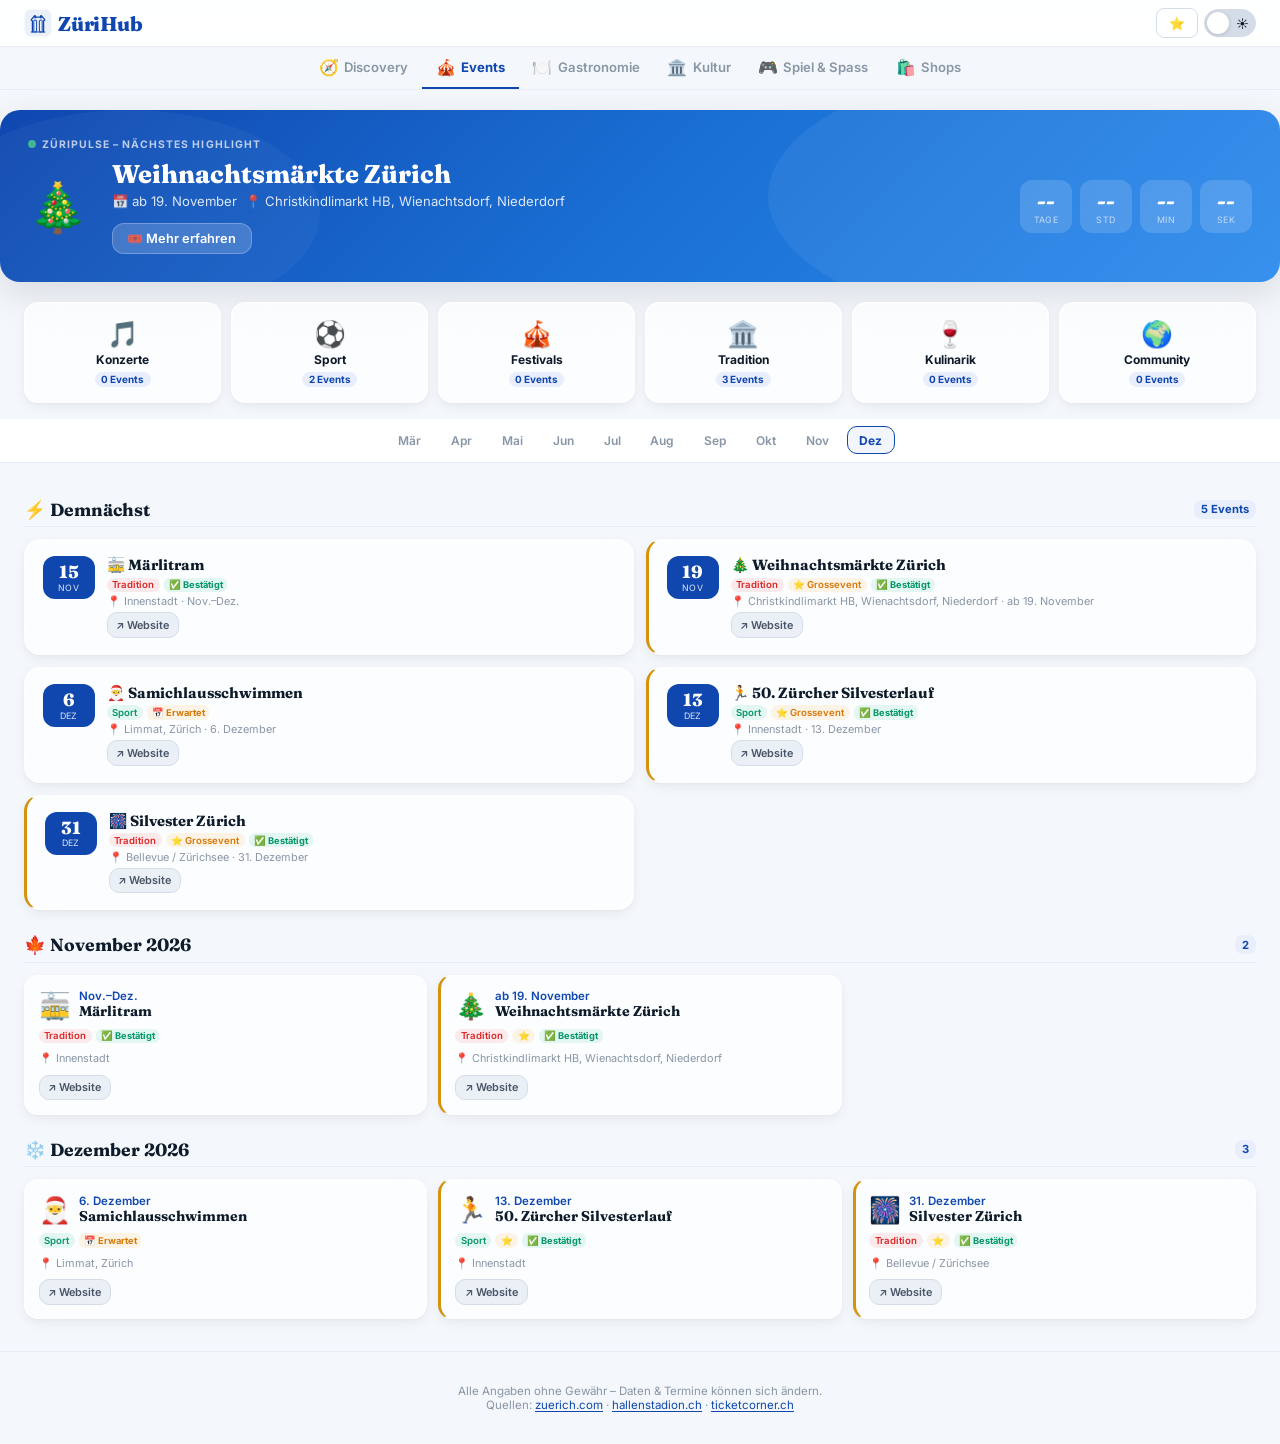
==== events.html @ 131f258a "Add files via upload" ====
<!DOCTYPE html>
<html lang="de">
<head>
<meta charset="UTF-8">
<meta name="viewport" content="width=device-width, initial-scale=1.0, viewport-fit=cover">
<title>ZüriHub – Events & Veranstaltungen</title>
<link rel="icon" href="data:image/svg+xml,<svg xmlns='http://www.w3.org/2000/svg' viewBox='0 0 100 100'><text y='.9em' font-size='90'>🎪</text></svg>">
<link href="https://fonts.googleapis.com/css2?family=Inter:wght@300;400;500;600;700;800&family=Fraunces:opsz,wght@9..144,600;9..144,700;9..144,800&display=swap" rel="stylesheet">
<link rel="stylesheet" href="design-tokens.css">
<style>
*,*::before,*::after{box-sizing:border-box;margin:0;padding:0}
:root{--bg:#F4F7FB;--surface:#FFFFFF;--surface2:#EBF0F7;--border:#D4DCE8;--border-light:#E8EDF5;--text:#0D1B2A;--text2:#4A5568;--text3:#8896A6;--primary:#0F47AF;--primary-light:#E8EEFB;--primary-lighter:#F2F5FC;--primary-dark:#0A3580;--primary-50:rgba(15,71,175,.06);--accent:#E63946;--accent-light:#FEF0F1;--gold:#D4930D;--radius:14px;--shadow:0 1px 3px rgba(13,27,42,.05),0 1px 2px rgba(13,27,42,.03);--shadow-md:0 4px 14px rgba(13,27,42,.08);--shadow-lg:0 12px 36px rgba(13,27,42,.12);--font:'Inter',system-ui,-apple-system,sans-serif;--font-display:'Fraunces',Georgia,serif;--card-bg:#FFFFFF;--header-bg:rgba(255,255,255,.92);--modal-bg:#fff;--splash-bg:var(--primary)}
html.dark{--bg:#0f1b2d;--surface:#1a2a3a;--surface2:#1e3148;--border:#2a3f58;--border-light:#243650;--text:#e8ecf2;--text2:#a8b8cc;--text3:#6b7f96;--primary:#5a9cf5;--primary-light:#1e3148;--primary-lighter:#162538;--primary-dark:#7bb8ff;--primary-50:rgba(90,156,245,.08);--accent:#ff6b78;--accent-light:#2a1820;--gold:#f5a623;--shadow:0 1px 3px rgba(0,0,0,.2),0 1px 2px rgba(0,0,0,.15);--shadow-md:0 4px 14px rgba(0,0,0,.3);--shadow-lg:0 12px 36px rgba(0,0,0,.4);--card-bg:#1a2a3a;--header-bg:rgba(15,27,45,.92);--modal-bg:#1a2a3a;--splash-bg:#0f1b2d}
html{font-family:var(--font);background:var(--bg);color:var(--text);-webkit-font-smoothing:antialiased;overflow-x:hidden;transition:background .3s,color .3s}body{min-height:100vh;overflow-x:hidden}input,select,button,textarea{font-family:inherit;font-size:inherit}button{cursor:pointer;border:none;background:none}a{color:inherit;text-decoration:none}::-webkit-scrollbar{width:5px;height:5px}::-webkit-scrollbar-track{background:transparent}::-webkit-scrollbar-thumb{background:var(--border);border-radius:3px}
@keyframes fadeUp{from{opacity:0;transform:translateY(16px)}to{opacity:1;transform:translateY(0)}}@keyframes spin{to{transform:rotate(360deg)}}.fade-up{animation:fadeUp .35s ease both}

/* Splash */
#splash{position:fixed;inset:0;background:var(--splash-bg);z-index:9999;display:flex;flex-direction:column;align-items:center;justify-content:center;color:#fff;transition:opacity .5s,visibility .5s}#splash.done{opacity:0;visibility:hidden;pointer-events:none}#splash::before{content:'';position:absolute;top:0;right:0;width:50%;height:100%;background:rgba(255,255,255,.06);clip-path:polygon(30% 0,100% 0,100% 100%,0 100%)}.splash-logo{font-family:var(--font-display);font-size:clamp(2rem,5vw,3rem);font-weight:800;position:relative;z-index:1}.splash-sub{font-size:.95rem;opacity:.7;margin-top:.5rem;position:relative;z-index:1}.splash-spinner{width:28px;height:28px;border:3px solid rgba(255,255,255,.2);border-top-color:#fff;border-radius:50%;animation:spin .65s linear infinite;margin-top:2rem;position:relative;z-index:1}

/* Header */
.header{position:sticky;top:0;z-index:100;background:var(--header-bg);backdrop-filter:blur(24px) saturate(180%);-webkit-backdrop-filter:blur(24px) saturate(180%);border-bottom:1px solid var(--border-light);padding:.5rem 1.5rem;transition:background .3s}.header-inner{max-width:1480px;margin:0 auto;display:flex;align-items:center;gap:.75rem}.logo{font-family:var(--font-display);font-size:1.25rem;font-weight:800;color:var(--primary);white-space:nowrap;flex-shrink:0;letter-spacing:-.02em;display:inline-flex;align-items:center;gap:.4rem;text-decoration:none}.logo-icon{flex-shrink:0;display:block}
.hactions{display:flex;gap:.35rem;align-items:center;margin-left:auto}.hbtn{padding:.42rem .75rem;border-radius:8px;font-size:.8rem;font-weight:500;color:var(--text2);border:1.5px solid var(--border);background:var(--surface);transition:all .15s;display:inline-flex;align-items:center;gap:.3rem;white-space:nowrap;text-decoration:none}.hbtn:hover{border-color:var(--primary);color:var(--primary);background:var(--primary-lighter)}html.dark .hbtn{background:var(--surface);border-color:var(--border);color:var(--text2)}
.theme-toggle{position:relative;width:52px;height:28px;border-radius:14px;background:var(--border);cursor:pointer;border:1.5px solid var(--border);transition:all .3s;flex-shrink:0;display:flex;align-items:center}.theme-toggle .toggle-knob{position:absolute;left:2px;width:22px;height:22px;border-radius:50%;background:#fff;box-shadow:0 1px 4px rgba(0,0,0,.15);transition:transform .3s cubic-bezier(.4,0,.2,1)}.theme-toggle .toggle-icon-sun,.theme-toggle .toggle-icon-moon{position:absolute;font-size:.75rem;transition:opacity .25s}.theme-toggle .toggle-icon-sun{right:6px;opacity:1}.theme-toggle .toggle-icon-moon{left:6px;opacity:0}html.dark .theme-toggle{background:#1e3148;border-color:#2a3f58}html.dark .theme-toggle .toggle-knob{transform:translateX(24px);background:#e8914a}html.dark .theme-toggle .toggle-icon-sun{opacity:0}html.dark .theme-toggle .toggle-icon-moon{opacity:1}

/* Nav */
.nav-tabs{max-width:1480px;margin:0 auto;display:flex;align-items:center;justify-content:center;gap:0;border-bottom:1px solid var(--border-light);padding:0 1.25rem}.nav-tab{padding:.6rem .85rem;font-size:.82rem;font-weight:600;color:var(--text3);text-decoration:none;border-bottom:2.5px solid transparent;transition:color .25s,border-color .25s;white-space:nowrap;display:inline-flex;align-items:center;gap:.35rem}.nav-tab:hover{color:var(--text)}.nav-tab.active{color:var(--primary);border-bottom-color:var(--primary);font-weight:700}.nav-tab .nav-emoji{font-size:1rem}html.dark .nav-tab{color:var(--text2)}html.dark .nav-tab.active{color:var(--primary);border-bottom-color:var(--primary)}

/* Pulse Hero Banner */
.pulse-hero{background:linear-gradient(135deg,var(--primary) 0%,#1a6fd4 50%,#2b8aed 100%);color:#fff;border-radius:20px;padding:1.75rem;margin:1.25rem 1.5rem;max-width:1480px;margin-left:auto;margin-right:auto;position:relative;overflow:hidden;box-shadow:var(--shadow-lg)}
.pulse-hero::before{content:'';position:absolute;top:-30%;right:-10%;width:50%;height:160%;background:rgba(255,255,255,.06);border-radius:50%;pointer-events:none}
.pulse-hero::after{content:'';position:absolute;bottom:-20%;left:-5%;width:30%;height:120%;background:rgba(255,255,255,.04);border-radius:50%;pointer-events:none}
html.dark .pulse-hero{background:linear-gradient(135deg,#1e3148 0%,#243e5c 50%,#2a4f73 100%)}
.pulse-label{font-size:.65rem;font-weight:700;text-transform:uppercase;letter-spacing:.1em;opacity:.7;margin-bottom:.5rem;display:flex;align-items:center;gap:.35rem}
.pulse-dot{width:8px;height:8px;border-radius:50%;background:#4ade80;animation:pulseDot 2s ease infinite}
@keyframes pulseDot{0%,100%{opacity:1;transform:scale(1)}50%{opacity:.5;transform:scale(.7)}}
.pulse-content{display:flex;align-items:center;gap:1.5rem;position:relative;z-index:1}
.pulse-emoji{font-size:3rem;flex-shrink:0}
.pulse-info{flex:1;min-width:0}
.pulse-name{font-family:var(--font-display);font-size:clamp(1.2rem,3vw,1.6rem);font-weight:800;line-height:1.2;margin-bottom:.25rem}
.pulse-meta{font-size:.82rem;opacity:.85;display:flex;flex-wrap:wrap;gap:.5rem;align-items:center}
.pulse-meta span{display:inline-flex;align-items:center;gap:.2rem}
.pulse-countdown{display:flex;gap:.5rem;flex-shrink:0}
.cd-box{background:rgba(255,255,255,.15);backdrop-filter:blur(8px);border-radius:12px;padding:.5rem .65rem;text-align:center;min-width:52px}
.cd-num{font-family:var(--font-display);font-size:1.4rem;font-weight:800;line-height:1.2}
.cd-label{font-size:.55rem;text-transform:uppercase;opacity:.65;letter-spacing:.04em}
.pulse-cta{margin-top:.85rem;display:flex;gap:.5rem;flex-wrap:wrap}
.pulse-btn{display:inline-flex;align-items:center;gap:.3rem;padding:.45rem .9rem;border-radius:12px;font-size:.8rem;font-weight:600;transition:all .18s;text-decoration:none;color:#fff;background:rgba(255,255,255,.18);border:1px solid rgba(255,255,255,.25)}
.pulse-btn:hover{background:rgba(255,255,255,.3)}

/* Category Cards */
.cat-cards{display:grid;grid-template-columns:repeat(6,1fr);gap:.6rem;max-width:1480px;margin:0 auto 1rem;padding:0 1.5rem}
.cat-card{background:var(--glass-bg,var(--card-bg));backdrop-filter:var(--glass-blur,none);border:2px solid var(--glass-border,var(--border-light));border-radius:14px;padding:.85rem .65rem;text-align:center;cursor:pointer;transition:all .22s var(--ease);box-shadow:var(--shadow-soft,var(--shadow));position:relative}
.cat-card:hover{transform:translateY(-3px);box-shadow:var(--shadow-hover,var(--shadow-md))}
.cat-card.active{border-color:var(--primary);background:var(--primary-lighter)}
html.dark .cat-card{background:var(--glass-bg,var(--card-bg));border-color:var(--glass-border,var(--border))}
html.dark .cat-card.active{border-color:var(--primary);background:var(--primary-light)}
.cat-card-emoji{font-size:1.6rem;display:block;margin-bottom:.2rem}
.cat-card-title{font-weight:700;font-size:.75rem;color:var(--text)}
.cat-card-count{display:inline-block;margin-top:.3rem;padding:.1rem .4rem;border-radius:8px;background:var(--primary-light);color:var(--primary);font-size:.62rem;font-weight:700}
html.dark .cat-card-count{background:rgba(90,156,245,.15)}

/* Month Nav */
.month-nav{position:sticky;top:53px;z-index:50;background:var(--header-bg);backdrop-filter:blur(20px);-webkit-backdrop-filter:blur(20px);border-bottom:1px solid var(--border-light);padding:.45rem 1.5rem;max-width:100%;overflow-x:auto;scrollbar-width:none;display:flex;justify-content:center;gap:.35rem;transition:background .3s}
.month-nav::-webkit-scrollbar{display:none}
.month-pill{padding:.35rem .7rem;border-radius:10px;font-size:.75rem;font-weight:600;color:var(--text3);background:transparent;border:1.5px solid transparent;cursor:pointer;transition:all .18s;white-space:nowrap;flex-shrink:0}
.month-pill:hover{color:var(--text);background:var(--surface2)}
.month-pill.active{color:var(--primary);background:var(--primary-lighter);border-color:var(--primary);font-weight:700}
html.dark .month-pill.active{background:var(--primary-light);color:var(--primary)}

/* Feed Container */
.feed{max-width:1480px;margin:0 auto;padding:.75rem 1.5rem 2rem}

/* Section Headers */
.sec-head{display:flex;align-items:center;gap:.5rem;margin:1.5rem 0 .75rem;padding-bottom:.4rem;border-bottom:1px solid var(--border-light)}.sec-head h2{font-family:var(--font-display);font-size:1.1rem;font-weight:700;color:var(--text);display:flex;align-items:center;gap:.35rem;margin:0}.sec-head .sec-count{font-size:.7rem;font-weight:700;color:var(--primary);background:var(--primary-light);padding:.15rem .45rem;border-radius:8px;margin-left:auto}

/* Event Cards */
.ev-grid{display:grid;grid-template-columns:repeat(3,1fr);gap:.7rem}
.ev-card{background:var(--glass-bg,var(--card-bg));backdrop-filter:var(--glass-blur,none);border:1px solid var(--glass-border,var(--border-light));border-radius:14px;padding:.85rem;cursor:default;transition:all .22s var(--ease);box-shadow:var(--shadow-soft,var(--shadow));position:relative;display:flex;flex-direction:column;gap:.35rem}
.ev-card:hover{transform:translateY(-3px);box-shadow:var(--shadow-hover,var(--shadow-md))}
.ev-card.highlight{border-left:3px solid var(--gold)}
html.dark .ev-card{background:var(--glass-bg,var(--card-bg));border-color:var(--glass-border,var(--border))}
.ev-top{display:flex;align-items:center;gap:.5rem}
.ev-emoji{font-size:1.6rem;flex-shrink:0}
.ev-info{flex:1;min-width:0}
.ev-name{font-family:var(--font-display);font-weight:700;font-size:.88rem;color:var(--text);line-height:1.25}
.ev-date{font-size:.72rem;font-weight:600;color:var(--primary)}
.ev-loc{font-size:.68rem;color:var(--text3);display:flex;align-items:center;gap:.2rem;margin-top:.15rem}
.ev-tags{display:flex;flex-wrap:wrap;gap:.25rem;margin-top:.15rem}
.ev-tag{padding:.1rem .35rem;border-radius:8px;font-size:.6rem;font-weight:600;white-space:nowrap}
.ev-tag.konzerte{background:rgba(168,85,247,.1);color:#7c3aed}
.ev-tag.sport{background:rgba(16,185,129,.1);color:#059669}
.ev-tag.festivals{background:rgba(245,158,11,.1);color:#d97706}
.ev-tag.tradition{background:rgba(239,68,68,.1);color:#dc2626}
.ev-tag.kulinarik{background:rgba(236,72,153,.1);color:#db2777}
.ev-tag.community{background:rgba(59,130,246,.1);color:#2563eb}
html.dark .ev-tag.konzerte{background:rgba(168,85,247,.15);color:#a78bfa}
html.dark .ev-tag.sport{background:rgba(16,185,129,.15);color:#34d399}
html.dark .ev-tag.festivals{background:rgba(245,158,11,.15);color:#fbbf24}
html.dark .ev-tag.tradition{background:rgba(239,68,68,.15);color:#f87171}
html.dark .ev-tag.kulinarik{background:rgba(236,72,153,.15);color:#f472b6}
html.dark .ev-tag.community{background:rgba(59,130,246,.15);color:#93c5fd}
.ev-status{font-size:.58rem;font-weight:700;padding:.1rem .3rem;border-radius:6px;white-space:nowrap}
.ev-status.confirmed{background:rgba(16,185,129,.1);color:#059669}
.ev-status.expected{background:rgba(245,158,11,.1);color:#d97706}
.ev-status.soldout{background:rgba(239,68,68,.1);color:#dc2626}
html.dark .ev-status.confirmed{background:rgba(16,185,129,.15);color:#34d399}
html.dark .ev-status.expected{background:rgba(245,158,11,.15);color:#fbbf24}
html.dark .ev-status.soldout{background:rgba(239,68,68,.15);color:#f87171}
.ev-btns{display:flex;gap:.35rem;margin-top:.25rem;flex-wrap:wrap}
.ev-btns a{display:inline-flex;align-items:center;gap:.2rem;padding:.3rem .55rem;border-radius:10px;font-size:.68rem;font-weight:600;transition:all .15s;text-decoration:none}
.ev-btn-p{background:var(--primary);color:#fff}.ev-btn-p:hover{background:var(--primary-dark)}
.ev-btn-s{background:var(--surface2);color:var(--text2);border:1px solid var(--border)}.ev-btn-s:hover{border-color:var(--primary);color:var(--primary)}
html.dark .ev-btn-s{background:var(--surface2);border-color:var(--border);color:var(--text2)}

/* Coming Up section - wider cards */
.coming-grid{display:grid;grid-template-columns:repeat(2,1fr);gap:.75rem}
.coming-card{background:var(--glass-bg,var(--card-bg));backdrop-filter:var(--glass-blur,none);border:1px solid var(--glass-border,var(--border-light));border-radius:16px;padding:1rem 1.1rem;transition:all .22s var(--ease);box-shadow:var(--shadow-soft,var(--shadow));display:flex;gap:.75rem;align-items:flex-start}
.coming-card:hover{transform:translateY(-3px);box-shadow:var(--shadow-hover,var(--shadow-md))}
.coming-card.highlight{border-left:3px solid var(--gold)}
html.dark .coming-card{background:var(--glass-bg,var(--card-bg));border-color:var(--glass-border,var(--border))}
.coming-date{background:var(--primary);color:#fff;border-radius:12px;padding:.4rem .55rem;text-align:center;flex-shrink:0;min-width:52px}
.coming-date .cd-day{font-family:var(--font-display);font-size:1.1rem;font-weight:800;line-height:1.1}
.coming-date .cd-month{font-size:.55rem;text-transform:uppercase;opacity:.85;letter-spacing:.03em}
html.dark .coming-date{background:var(--primary-light);color:var(--primary)}
.coming-info{flex:1;min-width:0}
.coming-name{font-family:var(--font-display);font-weight:700;font-size:.92rem;color:var(--text);line-height:1.25;margin-bottom:.2rem}

/* Footer */
.ev-footer{text-align:center;padding:2rem 1.5rem;max-width:1480px;margin:0 auto;font-size:.72rem;color:var(--text3);border-top:1px solid var(--border-light)}.ev-footer a{color:var(--primary);text-decoration:underline;text-underline-offset:2px}

/* No Results */
.no-results{text-align:center;padding:3rem 1rem;display:none}.no-results .nr-emoji{font-size:2.5rem;display:block;margin-bottom:.5rem}.no-results p{color:var(--text3);font-size:.88rem}

/* Back to Top */
.btt{position:fixed;bottom:1.5rem;right:1.5rem;width:44px;height:44px;border-radius:50%;background:var(--primary);color:#fff;font-size:1.1rem;display:flex;align-items:center;justify-content:center;box-shadow:var(--shadow-md);cursor:pointer;border:none;z-index:90;opacity:0;visibility:hidden;transform:translateY(10px);transition:all .3s}.btt.show{opacity:1;visibility:visible;transform:translateY(0)}.btt:hover{background:var(--primary-dark)}html.dark .btt{background:#e8914a}

/* Responsive */
@media(max-width:1023px){.ev-grid{grid-template-columns:repeat(2,1fr)}.cat-cards{grid-template-columns:repeat(3,1fr)}.pulse-content{flex-direction:column;align-items:flex-start}.pulse-countdown{margin-top:.5rem}}
@media(max-width:767px){.ev-grid{grid-template-columns:1fr}.coming-grid{grid-template-columns:1fr}.cat-cards{grid-template-columns:repeat(3,1fr);padding:0 .75rem;gap:.45rem}.feed{padding:.5rem .75rem 1.5rem}.pulse-hero{margin:.75rem .75rem;padding:1.25rem}.cd-box{min-width:44px;padding:.4rem .5rem}.cd-num{font-size:1.1rem}.month-nav{padding:.4rem .75rem;justify-content:flex-start}}
@media(max-width:640px){.header-inner{gap:.35rem}.nav-tab{font-size:.72rem;padding:.45rem .4rem;gap:.2rem}.nav-tab .nav-label{display:none}.cat-cards{grid-template-columns:repeat(2,1fr)}.cat-card{padding:.65rem .5rem}.cat-card-emoji{font-size:1.3rem}.cat-card-title{font-size:.68rem}.theme-toggle{width:48px;height:28px}}
</style>
</head>
<body>
<div id="splash"><div class="splash-logo">ZüriHub</div><div class="splash-sub">Events & Veranstaltungen</div><div class="splash-spinner"></div></div>
<div id="app" style="display:none">
  <header class="header"><div class="header-inner">
    <a href="index.html" class="logo"><svg class="logo-icon" width="28" height="28" viewBox="0 0 100 100" fill="none" xmlns="http://www.w3.org/2000/svg"><rect x="4" y="4" width="92" height="92" rx="20" fill="currentColor" opacity=".08" stroke="currentColor" stroke-width="4"/><path d="M30 82V42l-4-2V38l12-14h2l2 5h16l2-5h2l12 14v2l-4 2v40" stroke="currentColor" stroke-width="4.5" stroke-linecap="round" stroke-linejoin="round"/><rect x="35" y="40" width="10" height="42" rx="1.5" stroke="currentColor" stroke-width="3.5"/><rect x="55" y="40" width="10" height="42" rx="1.5" stroke="currentColor" stroke-width="3.5"/><circle cx="40" cy="30" r="3.5" fill="currentColor"/><circle cx="60" cy="30" r="3.5" fill="currentColor"/><line x1="26" y1="82" x2="74" y2="82" stroke="currentColor" stroke-width="4" stroke-linecap="round"/></svg>ZüriHub</a>
    <div class="hactions"><a href="favoriten.html" class="hbtn">⭐</a><div class="theme-toggle" onclick="toggleTheme()"><span class="toggle-icon-sun">☀️</span><span class="toggle-icon-moon">🌙</span><div class="toggle-knob"></div></div></div>
  </div></header>
  <nav class="nav-tabs">
    <a href="index.html" class="nav-tab"><span class="nav-emoji">🧭</span><span class="nav-label">Discovery</span></a>
    <a href="events.html" class="nav-tab active"><span class="nav-emoji">🎪</span><span class="nav-label">Events</span></a>
    <a href="gastronomie.html" class="nav-tab"><span class="nav-emoji">🍽️</span><span class="nav-label">Gastronomie</span></a>
    <a href="kultur.html" class="nav-tab"><span class="nav-emoji">🏛️</span><span class="nav-label">Kultur</span></a>
    <a href="spiel-spass.html" class="nav-tab"><span class="nav-emoji">🎮</span><span class="nav-label">Spiel & Spass</span></a>
    <a href="shops.html" class="nav-tab"><span class="nav-emoji">🛍️</span><span class="nav-label">Shops</span></a>
  </nav>

  <div id="pulseHero" class="pulse-hero"></div>
  <div class="cat-cards" id="catCards"></div>
  <div class="month-nav" id="monthNav"></div>
  <div class="feed" id="feed">
    <div id="comingSection"></div>
    <div id="monthSections"></div>
    <div class="no-results" id="noResults"><span class="nr-emoji">🔍</span><p>Keine Events gefunden. Versuch einen anderen Filter.</p></div>
  </div>
  <div class="ev-footer">Alle Angaben ohne Gewähr – Daten & Termine können sich ändern.<br>Quellen: <a href="https://www.zuerich.com/de/events-nachtleben/event-highlights" target="_blank" rel="noopener">zuerich.com</a> · <a href="https://hallenstadion.ch/events/" target="_blank" rel="noopener">hallenstadion.ch</a> · <a href="https://www.ticketcorner.ch/" target="_blank" rel="noopener">ticketcorner.ch</a></div>
</div>
<button class="btt" id="btt" onclick="window.scrollTo({top:0,behavior:'smooth'})" aria-label="Nach oben">↑</button>

<script>
// ── Theme ──
function toggleTheme(){document.documentElement.classList.toggle('dark');localStorage.setItem('theme',document.documentElement.classList.contains('dark')?'dark':'light')}
if(localStorage.getItem('theme')==='dark')document.documentElement.classList.add('dark');

// ── Event Data ──
const EVENTS=[
// MÄRZ
{name:"Wu-Tang Clan",emoji:"🎤",date:"2026-03-12",dateEnd:null,dateLabel:"12. März",location:"Hallenstadion",category:"konzerte",tags:["Hip-Hop","Rap"],status:"confirmed",highlight:false,ticketUrl:"https://hallenstadion.ch/events/wu-tang-clan",websiteUrl:"https://www.wutangclan.com/"},
{name:"Der Herr der Ringe – in Concert",emoji:"🎬",date:"2026-03-13",dateEnd:null,dateLabel:"13. März",location:"Hallenstadion",category:"konzerte",tags:["Filmkonzert","Klassik"],status:"confirmed",highlight:false,ticketUrl:"https://hallenstadion.ch/events/the-lord-of-the-rings",websiteUrl:"https://www.lordoftheringsinconcert.com/"},
{name:"Eros Ramazzotti",emoji:"🎶",date:"2026-03-16",dateEnd:null,dateLabel:"16. März",location:"Hallenstadion",category:"konzerte",tags:["Pop","Italiano"],status:"confirmed",highlight:false,ticketUrl:"https://hallenstadion.ch/events/eros-ramazzotti-2",websiteUrl:"https://ramazzotti.com/world-tour/"},
{name:"Swiss Music Awards 2026",emoji:"🏆",date:"2026-03-19",dateEnd:null,dateLabel:"19. März",location:"Hallenstadion",category:"festivals",tags:["Award-Show","Schweizer Musik"],status:"confirmed",highlight:true,ticketUrl:"https://hallenstadion.ch/events/swiss-music-awards-3",websiteUrl:"https://www.swissmusicawards.ch/"},
{name:"Zürcher Frühlings-Weinausstellung",emoji:"🍷",date:"2026-03-19",dateEnd:"2026-03-26",dateLabel:"19.–26. März",location:"Puls 5, Zürich-West",category:"kulinarik",tags:["Wein","Degustation"],status:"confirmed",highlight:false,ticketUrl:null,websiteUrl:"https://www.zuercherweinsalon.ch/"},
{name:"Kraftklub",emoji:"🎸",date:"2026-03-21",dateEnd:null,dateLabel:"21. März",location:"Hallenstadion",category:"konzerte",tags:["Rock","Indie"],status:"confirmed",highlight:false,ticketUrl:"https://hallenstadion.ch/events/kraftklub",websiteUrl:"https://www.kraftklub.to/home/"},
{name:"Rosalía – Lux Tour",emoji:"💃",date:"2026-03-22",dateEnd:null,dateLabel:"22. März",location:"Hallenstadion",category:"konzerte",tags:["Pop","Flamenco"],status:"confirmed",highlight:false,ticketUrl:"https://hallenstadion.ch/events/rosalia",websiteUrl:"https://www.rosalia.com/"},
{name:"Züri Märlitram Frühling",emoji:"🚋",date:"2026-03-20",dateEnd:"2026-04-26",dateLabel:"20. Mär.–26. Apr.",location:"Innenstadt",category:"tradition",tags:["Familie","Kinder"],status:"confirmed",highlight:false,ticketUrl:null,websiteUrl:"https://www.zuerich.com/de/events-nachtleben/event-highlights"},
{name:"Albis Country Festival",emoji:"🤠",date:"2026-03-28",dateEnd:"2026-03-29",dateLabel:"28.–29. März",location:"Hallenstadion",category:"festivals",tags:["Country","Bluegrass"],status:"confirmed",highlight:false,ticketUrl:"https://hallenstadion.ch/events/albis-country-festival",websiteUrl:"https://www.albiscountryfestival.ch/"},
{name:"Sarah Connor",emoji:"🎤",date:"2026-03-30",dateEnd:null,dateLabel:"30. März",location:"Hallenstadion",category:"konzerte",tags:["Pop","Schlager"],status:"confirmed",highlight:false,ticketUrl:"https://hallenstadion.ch/events/sarah-connor",websiteUrl:"https://www.sarah-connor.de/"},
{name:"m4music",emoji:"🎵",date:"2026-03-20",dateEnd:"2026-03-21",dateLabel:"20.–21. März",location:"Zürich",category:"festivals",tags:["Popmusik","Newcomer"],status:"confirmed",highlight:false,ticketUrl:null,websiteUrl:"https://www.m4music.ch/"},
// APRIL
{name:"Howard Carpendale – Abschiedstour",emoji:"🎙️",date:"2026-04-01",dateEnd:null,dateLabel:"1. April",location:"Hallenstadion",category:"konzerte",tags:["Schlager"],status:"confirmed",highlight:false,ticketUrl:"https://hallenstadion.ch/events/howard-carpendale-2",websiteUrl:"https://www.howard-carpendale.de/"},
{name:"Zürich Marathon",emoji:"🏃",date:"2026-04-12",dateEnd:null,dateLabel:"12. April",location:"Innenstadt & Zürichsee",category:"sport",tags:["Laufsport","Marathon"],status:"confirmed",highlight:true,ticketUrl:"https://www.zurichmarathon.ch/",websiteUrl:"https://www.zurichmarathon.ch/"},
{name:"Tame Impala",emoji:"🎹",date:"2026-04-14",dateEnd:null,dateLabel:"14. April",location:"Hallenstadion",category:"konzerte",tags:["Psych-Rock","Indie"],status:"confirmed",highlight:false,ticketUrl:"https://hallenstadion.ch/events/tame-impala",websiteUrl:"https://www.tameimpala.com/"},
{name:"Johannes Oerding",emoji:"🎶",date:"2026-04-15",dateEnd:null,dateLabel:"15. April",location:"Hallenstadion",category:"konzerte",tags:["Pop"],status:"confirmed",highlight:false,ticketUrl:"https://hallenstadion.ch/events/johannes-oerding-3",websiteUrl:"https://www.johannesoerding.de/"},
{name:"Zünftig Divers '26",emoji:"🌈",date:"2026-04-19",dateEnd:null,dateLabel:"19. April",location:"Kraftwerk Zürich",category:"community",tags:["Diversität"],status:"confirmed",highlight:false,ticketUrl:null,websiteUrl:"https://www.kraftwerkzuerich.ch/"},
{name:"Sechseläuten – Böögg-Verbrennung",emoji:"🔥",date:"2026-04-20",dateEnd:null,dateLabel:"20. April",location:"Sechseläutenplatz",category:"tradition",tags:["Brauchtum","Zürich","Böögg"],status:"confirmed",highlight:true,ticketUrl:null,websiteUrl:"https://www.sechselaeuten.ch/"},
// MAI
{name:"Michael Patrick Kelly",emoji:"🎵",date:"2026-05-02",dateEnd:null,dateLabel:"2. Mai",location:"Hallenstadion",category:"konzerte",tags:["Pop"],status:"confirmed",highlight:false,ticketUrl:"https://www.ticketcorner.ch/artist/michael-patrick-kelly/",websiteUrl:"https://www.michaelpatrickkelly.com/"},
{name:"Zürich Street Food Park",emoji:"🍜",date:"2026-05-05",dateEnd:"2026-05-10",dateLabel:"5.–10. Mai",location:"Hauptbahnhof Zürich",category:"kulinarik",tags:["Street Food","International"],status:"confirmed",highlight:false,ticketUrl:null,websiteUrl:"https://www.streetfoodparkzh.com/"},
{name:"Zürich Tanzt",emoji:"💃",date:"2026-05-07",dateEnd:"2026-05-10",dateLabel:"7.–10. Mai",location:"Diverse Orte",category:"festivals",tags:["Tanz","Performance"],status:"confirmed",highlight:false,ticketUrl:null,websiteUrl:"https://www.zurichtanzt.ch/"},
{name:"DJ BoBo – The Great Adventure",emoji:"🎪",date:"2026-05-09",dateEnd:null,dateLabel:"9. Mai",location:"Hallenstadion",category:"konzerte",tags:["Show","Dance"],status:"confirmed",highlight:false,ticketUrl:"https://www.ticketcorner.ch/artist/dj-bobo/",websiteUrl:"https://www.djbobo.ch/"},
{name:"IIHF Eishockey-WM 2026",emoji:"🏒",date:"2026-05-15",dateEnd:"2026-05-31",dateLabel:"15.–31. Mai",location:"Hallenstadion",category:"sport",tags:["Eishockey","WM"],status:"confirmed",highlight:true,ticketUrl:"https://www.iihf.com/en/events/2026/wm",websiteUrl:"https://www.iihf.com/en/events/2026/wm"},
{name:"Tim Bendzko",emoji:"🎤",date:"2026-05-22",dateEnd:null,dateLabel:"22. Mai",location:"Zürich",category:"konzerte",tags:["Pop"],status:"confirmed",highlight:false,ticketUrl:"https://www.ticketcorner.ch/artist/tim-bendzko/",websiteUrl:"https://www.timbendzko.de/"},
{name:"Hot Wheels Monster Trucks Live",emoji:"🚗",date:"2026-05-23",dateEnd:null,dateLabel:"23. Mai",location:"Hallenstadion",category:"community",tags:["Familie","Show"],status:"confirmed",highlight:false,ticketUrl:"https://www.ticketcorner.ch/artist/hot-wheels-monster-trucks-live/",websiteUrl:"https://www.hotwheelsmonstertruckslive.com/"},
{name:"Metallica – M72 World Tour",emoji:"🤘",date:"2026-05-27",dateEnd:null,dateLabel:"27. Mai",location:"Letzigrund",category:"konzerte",tags:["Metal","Rock","Stadion"],status:"confirmed",highlight:true,ticketUrl:"https://www.ticketcorner.ch/artist/metallica/",websiteUrl:"https://www.metallica.com/tour/"},
{name:"Cycle Week Zürich",emoji:"🚴",date:"2026-05-28",dateEnd:"2026-05-31",dateLabel:"28.–31. Mai",location:"Zürich",category:"sport",tags:["Velo","Bike"],status:"confirmed",highlight:false,ticketUrl:null,websiteUrl:"https://www.cycleweek.ch/"},
{name:"Kreislauf-Wochenende",emoji:"🛍️",date:"2026-05-30",dateEnd:"2026-05-31",dateLabel:"30.–31. Mai",location:"Kreis 3, 4 & 5",category:"community",tags:["Shopping","Design"],status:"confirmed",highlight:false,ticketUrl:null,websiteUrl:"https://www.kreislauf345.ch/"},
// JUNI
{name:"IRONMAN 70.3 Switzerland",emoji:"🏊",date:"2026-06-07",dateEnd:null,dateLabel:"7. Juni",location:"Rapperswil-Jona",category:"sport",tags:["Triathlon"],status:"confirmed",highlight:false,ticketUrl:null,websiteUrl:"https://www.ironman.com/im703-switzerland"},
{name:"Winti-Arena – Fussball-WM",emoji:"⚽",date:"2026-06-11",dateEnd:"2026-07-19",dateLabel:"11. Jun.–19. Jul.",location:"Winterthur",category:"sport",tags:["Fussball","WM","Public Viewing"],status:"confirmed",highlight:true,ticketUrl:null,websiteUrl:"https://www.winti-arena.ch/"},
{name:"Zurich Art Weekend",emoji:"🎨",date:"2026-06-12",dateEnd:"2026-06-14",dateLabel:"12.–14. Juni",location:"Diverse Galerien",category:"community",tags:["Kunst","Contemporary Art"],status:"confirmed",highlight:false,ticketUrl:null,websiteUrl:"https://www.zurichartweekend.com/"},
{name:"Zucchero",emoji:"🎸",date:"2026-06-17",dateEnd:"2026-06-18",dateLabel:"17.–18. Juni",location:"Zürich",category:"konzerte",tags:["Blues-Rock"],status:"confirmed",highlight:false,ticketUrl:"https://www.ticketcorner.ch/artist/zucchero/",websiteUrl:"https://www.zucchero.it/"},
{name:"Lake and Sound Festival",emoji:"🎶",date:"2026-06-19",dateEnd:"2026-06-21",dateLabel:"19.–21. Juni",location:"Rapperswil",category:"festivals",tags:["Open Air","Pop","See"],status:"confirmed",highlight:false,ticketUrl:null,websiteUrl:"https://www.zuerich.com/de/events-nachtleben/open-airs-und-musik-festivals/bluesnjazz-rapperswil-jona"},
{name:"Die Toten Hosen",emoji:"🎸",date:"2026-06-20",dateEnd:null,dateLabel:"20. Juni",location:"Letzigrund",category:"konzerte",tags:["Punk","Rock","Stadion"],status:"soldout",highlight:true,ticketUrl:"https://www.ticketcorner.ch/artist/die-toten-hosen/",websiteUrl:"https://www.dietotenhosen.de/"},
{name:"Oper für alle",emoji:"🎭",date:"2026-06-26",dateEnd:"2026-06-28",dateLabel:"26.–28. Juni",location:"Sechseläutenplatz",category:"tradition",tags:["Oper","Gratis"],status:"confirmed",highlight:false,ticketUrl:null,websiteUrl:"https://www.opernhaus.ch/"},
{name:"Zurich City Triathlon",emoji:"🏊",date:"2026-06-27",dateEnd:"2026-06-28",dateLabel:"27.–28. Juni",location:"Landiwiese",category:"sport",tags:["Triathlon"],status:"confirmed",highlight:false,ticketUrl:null,websiteUrl:"https://zurichcitytriathlon.ch/"},
{name:"Linkin Park – From Zero",emoji:"🎤",date:"2026-06-30",dateEnd:null,dateLabel:"30. Juni",location:"Letzigrund",category:"konzerte",tags:["Rock","Nu-Metal","Stadion"],status:"confirmed",highlight:true,ticketUrl:"https://www.ticketcorner.ch/artist/linkin-park/",websiteUrl:"https://www.linkinpark.com/"},
// JULI
{name:"Seeschwimmen Zürich",emoji:"🏊",date:"2026-07-01",dateEnd:null,dateLabel:"1. Juli",location:"Strandbad Mythenquai",category:"sport",tags:["Schwimmen"],status:"confirmed",highlight:false,ticketUrl:null,websiteUrl:"https://www.swimsports.ch/schwimmkalender"},
{name:"Caliente! – Latin Festival",emoji:"💃",date:"2026-07-03",dateEnd:"2026-07-05",dateLabel:"3.–5. Juli",location:"Helvetiaplatz, Kreis 4",category:"festivals",tags:["Latin","Street Food"],status:"confirmed",highlight:true,ticketUrl:null,websiteUrl:"https://www.caliente.ch/"},
{name:"Open Air Frauenfeld",emoji:"🎤",date:"2026-07-09",dateEnd:"2026-07-11",dateLabel:"9.–11. Juli",location:"Frauenfeld (TG)",category:"festivals",tags:["Hip-Hop","Festival"],status:"confirmed",highlight:true,ticketUrl:"https://www.openairfrauenfeld.ch/tickets",websiteUrl:"https://www.openairfrauenfeld.ch/"},
{name:"Helene Fischer – 360° Tour",emoji:"🎤",date:"2026-07-14",dateEnd:null,dateLabel:"14. Juli",location:"Letzigrund",category:"konzerte",tags:["Schlager","Stadion"],status:"confirmed",highlight:true,ticketUrl:"https://www.ticketcorner.ch/artist/helene-fischer/",websiteUrl:"https://www.helene-fischer.de/"},
{name:"Allianz Cinema – Open-Air-Kino",emoji:"🎬",date:"2026-07-16",dateEnd:"2026-08-16",dateLabel:"16. Jul.–16. Aug.",location:"Zürichhorn",category:"festivals",tags:["Kino","Open Air"],status:"confirmed",highlight:false,ticketUrl:"https://www.allianzcinema.ch/",websiteUrl:"https://www.allianzcinema.ch/"},
{name:"Street Food Festival Zürich",emoji:"🍜",date:"2026-07-01",dateEnd:null,dateLabel:"Sommer 2026",location:"Hardturmbrache",category:"kulinarik",tags:["Street Food"],status:"expected",highlight:false,ticketUrl:null,websiteUrl:"https://www.streetfoodfest.ch"},
{name:"Stars in Town",emoji:"🎵",date:"2026-07-29",dateEnd:"2026-08-08",dateLabel:"29. Jul.–8. Aug.",location:"Schaffhausen",category:"festivals",tags:["Konzerte","Open Air"],status:"confirmed",highlight:false,ticketUrl:null,websiteUrl:"https://www.starsintown.ch/"},
// AUGUST
{name:"Zurich Music Week",emoji:"🎧",date:"2026-08-03",dateEnd:"2026-08-09",dateLabel:"3.–9. August",location:"Diverse Orte",category:"festivals",tags:["Elektro","Workshops"],status:"confirmed",highlight:false,ticketUrl:null,websiteUrl:"https://www.zurichmusicweek.ch/"},
{name:"51. Winterthurer Musikfestwochen",emoji:"🎶",date:"2026-08-05",dateEnd:"2026-08-16",dateLabel:"5.–16. August",location:"Winterthur",category:"festivals",tags:["Open Air","Gratis"],status:"confirmed",highlight:false,ticketUrl:null,websiteUrl:"https://musikfestwochen.ch/"},
{name:"Seenachtfest Rapperswil-Jona",emoji:"🎆",date:"2026-08-07",dateEnd:"2026-08-09",dateLabel:"7.–9. August",location:"Rapperswil-Jona",category:"tradition",tags:["Feuerwerk","Volksfest"],status:"confirmed",highlight:false,ticketUrl:null,websiteUrl:"https://www.seenachtfest.ch/"},
{name:"32. Street Parade",emoji:"🎉",date:"2026-08-08",dateEnd:null,dateLabel:"8. August",location:"Zürich Seebecken",category:"festivals",tags:["Techno","House","Parade"],status:"confirmed",highlight:true,ticketUrl:null,websiteUrl:"https://www.streetparade.com/"},
{name:"60. Zürcher Limmatschwimmen",emoji:"🏊",date:"2026-08-15",dateEnd:null,dateLabel:"15. August",location:"Limmat, Zürich",category:"sport",tags:["Schwimmen","Jubiläum"],status:"confirmed",highlight:true,ticketUrl:null,websiteUrl:"https://www.limmatschwimmen.ch/"},
{name:"Seeschwimmen Zollikon",emoji:"🏊",date:"2026-08-22",dateEnd:null,dateLabel:"22. August",location:"Zollikon",category:"sport",tags:["Schwimmen"],status:"confirmed",highlight:false,ticketUrl:null,websiteUrl:"https://www.swimsports.ch/schwimmkalender"},
{name:"Zürcher Theater Spektakel",emoji:"🎭",date:"2026-08-13",dateEnd:"2026-08-30",dateLabel:"13.–30. August",location:"Landiwiese, Zürichsee",category:"festivals",tags:["Theater","Performance"],status:"confirmed",highlight:true,ticketUrl:null,websiteUrl:"https://www.theaterspektakel.ch/"},
{name:"Weltklasse Zürich – Diamond League",emoji:"🏅",date:"2026-08-26",dateEnd:"2026-08-27",dateLabel:"26.–27. August",location:"Letzigrund",category:"sport",tags:["Leichtathletik"],status:"confirmed",highlight:true,ticketUrl:"https://www.weltklassezuerich.ch/",websiteUrl:"https://www.weltklassezuerich.ch/"},
{name:"Dörflifäscht (Niederdörflifest)",emoji:"🎊",date:"2026-08-28",dateEnd:"2026-08-30",dateLabel:"28.–30. August",location:"Niederdorf / Altstadt",category:"tradition",tags:["Quartierfest","Live-Musik"],status:"confirmed",highlight:true,ticketUrl:null,websiteUrl:"https://doerflifaescht.ch/"},
// SEPTEMBER
{name:"Lange Nacht der Zürcher Museen",emoji:"🏛️",date:"2026-09-05",dateEnd:null,dateLabel:"5. September",location:"Diverse Museen",category:"community",tags:["Museen","Nacht","Kultur"],status:"confirmed",highlight:true,ticketUrl:null,websiteUrl:"https://www.langenacht.ch/"},
{name:"DJ BoBo – zweite Show",emoji:"🎪",date:"2026-09-11",dateEnd:null,dateLabel:"11. Sep.",location:"Hallenstadion",category:"konzerte",tags:["Show","Dance"],status:"confirmed",highlight:false,ticketUrl:"https://www.ticketcorner.ch/artist/dj-bobo/",websiteUrl:"https://www.djbobo.ch/"},
{name:"Knabenschiessen",emoji:"🎯",date:"2026-09-12",dateEnd:"2026-09-14",dateLabel:"12.–14. Sep.",location:"Albisgütli",category:"tradition",tags:["Volksfest","Zürich"],status:"confirmed",highlight:true,ticketUrl:null,websiteUrl:"https://www.knabenschiessen.ch/"},
{name:"Zürich Film Festival (ZFF)",emoji:"🎬",date:"2026-09-24",dateEnd:"2026-10-04",dateLabel:"24. Sep.–4. Okt.",location:"Diverse Kinos",category:"festivals",tags:["Film","Premieren"],status:"confirmed",highlight:true,ticketUrl:"https://zff.com/de/",websiteUrl:"https://zff.com/de/"},
{name:"AnnenMayKantereit",emoji:"🎵",date:"2026-09-26",dateEnd:"2026-09-27",dateLabel:"26.–27. Sep.",location:"Hallenstadion",category:"konzerte",tags:["Indie","Pop"],status:"confirmed",highlight:false,ticketUrl:"https://www.ticketcorner.ch/artist/annenmaykantereit/",websiteUrl:"https://www.annenmaykantereit.de/"},
{name:"Spiritbox",emoji:"🤘",date:"2026-09-28",dateEnd:null,dateLabel:"28. Sep.",location:"Halle 622",category:"konzerte",tags:["Metal"],status:"confirmed",highlight:false,ticketUrl:null,websiteUrl:"https://www.spiritboxband.com/"},
{name:"Zurich Design Weeks",emoji:"🎨",date:"2026-09-17",dateEnd:"2026-09-27",dateLabel:"17.–27. Sep.",location:"Diverse Orte",category:"community",tags:["Design","Workshops"],status:"confirmed",highlight:false,ticketUrl:null,websiteUrl:"https://www.zurichdesignweeks.com/"},
// OKTOBER
{name:"Red Bull Dance Your Style – Weltfinale",emoji:"🕺",date:"2026-10-24",dateEnd:null,dateLabel:"24. Oktober",location:"Hallenstadion",category:"sport",tags:["Streetdance","Weltfinale"],status:"confirmed",highlight:true,ticketUrl:null,websiteUrl:"https://www.redbull.com/ch-de/events/red-bull-dance-your-style"},
{name:"Expovina Weinausstellung",emoji:"🍷",date:"2026-10-29",dateEnd:"2026-11-12",dateLabel:"29. Okt.–12. Nov.",location:"Zürichsee-Schiffe",category:"kulinarik",tags:["Wein","Degustation"],status:"confirmed",highlight:true,ticketUrl:null,websiteUrl:"https://www.expovina.ch/"},
{name:"Betontod – Jubiläumstour",emoji:"🎸",date:"2026-10-31",dateEnd:null,dateLabel:"31. Oktober",location:"Zürich",category:"konzerte",tags:["Punk"],status:"confirmed",highlight:false,ticketUrl:"https://www.ticketcorner.ch/artist/betontod/",websiteUrl:"https://www.betontod.de/"},
// NOVEMBER
{name:"Internationale Kurzfilmtage Winterthur",emoji:"🎬",date:"2026-11-03",dateEnd:"2026-11-08",dateLabel:"3.–8. Nov.",location:"Winterthur",category:"festivals",tags:["Kurzfilm","Festival"],status:"confirmed",highlight:false,ticketUrl:null,websiteUrl:"https://www.kurzfilmtage.ch/"},
{name:"Nico Santos – Arena Tour",emoji:"🎤",date:"2026-11-11",dateEnd:null,dateLabel:"11. Nov.",location:"Hallenstadion",category:"konzerte",tags:["Pop"],status:"confirmed",highlight:false,ticketUrl:"https://www.ticketcorner.ch/artist/nico-santos/",websiteUrl:"https://www.nicosantos.de/"},
{name:"Märlitram",emoji:"🚋",date:"2026-11-15",dateEnd:"2026-12-23",dateLabel:"Nov.–Dez.",location:"Innenstadt",category:"tradition",tags:["Kinder","Weihnachten"],status:"confirmed",highlight:false,ticketUrl:null,websiteUrl:"https://www.zuerich.com/de/events-nachtleben/event-highlights"},
{name:"Unheilig",emoji:"🎵",date:"2026-11-16",dateEnd:null,dateLabel:"16. Nov.",location:"Zürich",category:"konzerte",tags:["Rock"],status:"confirmed",highlight:false,ticketUrl:"https://www.ticketcorner.ch/artist/unheilig/",websiteUrl:"https://www.unheilig.com/"},
{name:"Weihnachtsmärkte Zürich",emoji:"🎄",date:"2026-11-19",dateEnd:"2026-12-23",dateLabel:"ab 19. November",location:"Christkindlimarkt HB, Wienachtsdorf, Niederdorf",category:"tradition",tags:["Weihnachten","Markt"],status:"confirmed",highlight:true,ticketUrl:null,websiteUrl:"https://www.zuerich.com/de/events-nachtleben/event-highlights"},
{name:"Bastian Baker",emoji:"🎸",date:"2026-11-19",dateEnd:null,dateLabel:"19. Nov.",location:"Zürich",category:"konzerte",tags:["Pop","Akustik"],status:"confirmed",highlight:false,ticketUrl:"https://www.ticketcorner.ch/artist/bastian-baker/",websiteUrl:"https://www.bastianbaker.ch/"},
{name:"Portugal. The Man",emoji:"🎵",date:"2026-11-27",dateEnd:null,dateLabel:"27. Nov.",location:"Komplex 457",category:"konzerte",tags:["Alternative"],status:"confirmed",highlight:false,ticketUrl:null,websiteUrl:"https://www.portugaltheman.com/"},
// DEZEMBER
{name:"BAP – 50-Jahre-Jubiläum",emoji:"🎶",date:"2026-12-02",dateEnd:null,dateLabel:"2. Dezember",location:"Hallenstadion",category:"konzerte",tags:["Rock"],status:"confirmed",highlight:false,ticketUrl:"https://www.ticketcorner.ch/artist/bap/",websiteUrl:"https://www.bfreiheit.de/"},
{name:"Samichlausschwimmen",emoji:"🎅",date:"2026-12-06",dateEnd:null,dateLabel:"6. Dezember",location:"Limmat, Zürich",category:"sport",tags:["Schwimmen","Tradition"],status:"expected",highlight:false,ticketUrl:null,websiteUrl:"https://www.limmatschwimmen.ch/"},
{name:"50. Zürcher Silvesterlauf",emoji:"🏃",date:"2026-12-13",dateEnd:null,dateLabel:"13. Dezember",location:"Innenstadt",category:"sport",tags:["Laufsport","Jubiläum"],status:"confirmed",highlight:true,ticketUrl:null,websiteUrl:"https://www.silvesterlauf.ch/"},
{name:"Silvester Zürich",emoji:"🎆",date:"2026-12-31",dateEnd:null,dateLabel:"31. Dezember",location:"Bellevue / Zürichsee",category:"tradition",tags:["Feuerwerk","Party"],status:"confirmed",highlight:true,ticketUrl:null,websiteUrl:"https://www.zuerich.com/de/events-nachtleben/event-highlights"}
];

// ── Constants ──
const CATS=[{key:"konzerte",emoji:"🎵",label:"Konzerte"},{key:"sport",emoji:"⚽",label:"Sport"},{key:"festivals",emoji:"🎪",label:"Festivals"},{key:"tradition",emoji:"🏛️",label:"Tradition"},{key:"kulinarik",emoji:"🍷",label:"Kulinarik"},{key:"community",emoji:"🌍",label:"Community"}];
const MONTHS=[{i:2,label:"Mär",emoji:"🌸",full:"März"},{i:3,label:"Apr",emoji:"🌷",full:"April"},{i:4,label:"Mai",emoji:"🌿",full:"Mai"},{i:5,label:"Jun",emoji:"☀️",full:"Juni"},{i:6,label:"Jul",emoji:"🌞",full:"Juli"},{i:7,label:"Aug",emoji:"🏖️",full:"August"},{i:8,label:"Sep",emoji:"🍂",full:"September"},{i:9,label:"Okt",emoji:"🎃",full:"Oktober"},{i:10,label:"Nov",emoji:"🍁",full:"November"},{i:11,label:"Dez",emoji:"❄️",full:"Dezember"}];
const STATUS_MAP={confirmed:"✅ Bestätigt",expected:"📅 Erwartet",soldout:"🔥 Ausverkauft"};
const CAT_LABELS={konzerte:"Konzerte",sport:"Sport",festivals:"Festivals",tradition:"Tradition",kulinarik:"Kulinarik",community:"Community"};

// ── State ──
let activeCat=null,activeMonth=null;
const today=new Date().toISOString().split('T')[0];
const sorted=EVENTS.sort((a,b)=>new Date(a.date)-new Date(b.date));
const upcoming=sorted.filter(e=>e.date>=today||(e.dateEnd&&e.dateEnd>=today));

// ── Pulse Hero ──
function renderPulse(){
  const hl=upcoming.find(e=>e.highlight);
  if(!hl)return;
  const el=document.getElementById('pulseHero');
  const link=hl.websiteUrl||hl.ticketUrl||'#';
  el.innerHTML=`<div class="pulse-label"><span class="pulse-dot"></span> ZüriPulse – Nächstes Highlight</div>
    <div class="pulse-content">
      <span class="pulse-emoji">${hl.emoji}</span>
      <div class="pulse-info">
        <div class="pulse-name">${hl.name}</div>
        <div class="pulse-meta"><span>📅 ${hl.dateLabel}</span><span>📍 ${hl.location}</span></div>
        <div class="pulse-cta">${link!=='#'?`<a href="${link}" target="_blank" rel="noopener" class="pulse-btn">🎟️ Mehr erfahren</a>`:''}</div>
      </div>
      <div class="pulse-countdown" id="countdown">
        <div class="cd-box"><div class="cd-num" id="cdD">--</div><div class="cd-label">Tage</div></div>
        <div class="cd-box"><div class="cd-num" id="cdH">--</div><div class="cd-label">Std</div></div>
        <div class="cd-box"><div class="cd-num" id="cdM">--</div><div class="cd-label">Min</div></div>
        <div class="cd-box"><div class="cd-num" id="cdS">--</div><div class="cd-label">Sek</div></div>
      </div>
    </div>`;
  function tick(){
    const diff=new Date(hl.date)-new Date();
    if(diff<=0)return;
    document.getElementById('cdD').textContent=Math.floor(diff/864e5);
    document.getElementById('cdH').textContent=Math.floor((diff%864e5)/36e5);
    document.getElementById('cdM').textContent=Math.floor((diff%36e5)/6e4);
    document.getElementById('cdS').textContent=Math.floor((diff%6e4)/1e3);
  }
  tick();setInterval(tick,1000);
}

// ── Category Cards ──
function renderCats(){
  const el=document.getElementById('catCards');
  el.innerHTML=CATS.map(c=>{
    const count=upcoming.filter(e=>e.category===c.key).length;
    return`<div class="cat-card${activeCat===c.key?' active':''}" data-cat="${c.key}" onclick="toggleCat('${c.key}')">
      <span class="cat-card-emoji">${c.emoji}</span>
      <div class="cat-card-title">${c.label}</div>
      <span class="cat-card-count">${count} Events</span>
    </div>`;
  }).join('');
}

// ── Month Nav ──
function renderMonthNav(){
  const el=document.getElementById('monthNav');
  const curMonth=new Date().getMonth();
  el.innerHTML=MONTHS.map(m=>`<button class="month-pill${(activeMonth===m.i||(activeMonth===null&&m.i===curMonth))?' active':''}" onclick="toggleMonth(${m.i})">${m.label}</button>`).join('');
}

// ── Filters ──
function toggleCat(key){
  activeCat=activeCat===key?null:key;
  renderCats();renderAll();
}
function toggleMonth(m){
  activeMonth=activeMonth===m?null:m;
  renderMonthNav();renderAll();
  const sec=document.getElementById('month-'+m);
  if(sec)sec.scrollIntoView({behavior:'smooth',block:'start'});
}

// ── Card Rendering ──
function cardHTML(e,large){
  const st=`<span class="ev-status ${e.status}">${STATUS_MAP[e.status]||''}</span>`;
  const catTag=`<span class="ev-tag ${e.category}">${CAT_LABELS[e.category]||e.category}</span>`;
  let btns='';
  if(e.ticketUrl)btns+=`<a href="${e.ticketUrl}" target="_blank" rel="noopener" class="ev-btn-p">🎟️ Tickets</a>`;
  if(e.websiteUrl)btns+=`<a href="${e.websiteUrl}" target="_blank" rel="noopener" class="ev-btn-s">↗️ Website</a>`;

  if(large){
    const d=new Date(e.date);
    const day=d.getDate();
    const mon=['Jan','Feb','Mär','Apr','Mai','Jun','Jul','Aug','Sep','Okt','Nov','Dez'][d.getMonth()];
    return`<div class="coming-card${e.highlight?' highlight':''}">
      <div class="coming-date"><div class="cd-day">${day}</div><div class="cd-month">${mon}</div></div>
      <div class="coming-info">
        <div class="coming-name">${e.emoji} ${e.name}</div>
        <div class="ev-tags">${catTag} ${e.highlight?'<span class="ev-tag festivals">⭐ Grossevent</span>':''} ${st}</div>
        <div class="ev-loc">📍 ${e.location} · ${e.dateLabel}</div>
        ${btns?`<div class="ev-btns">${btns}</div>`:''}
      </div>
    </div>`;
  }
  return`<div class="ev-card${e.highlight?' highlight':''}">
    <div class="ev-top"><span class="ev-emoji">${e.emoji}</span><div class="ev-info"><div class="ev-date">${e.dateLabel}</div><div class="ev-name">${e.name}</div></div></div>
    <div class="ev-tags">${catTag} ${e.highlight?'<span class="ev-tag festivals">⭐</span>':''} ${st}</div>
    <div class="ev-loc">📍 ${e.location}</div>
    ${btns?`<div class="ev-btns">${btns}</div>`:''}
  </div>`;
}

// ── Render All ──
function renderAll(){
  const filtered=upcoming.filter(e=>{
    if(activeCat&&e.category!==activeCat)return false;
    if(activeMonth!==null&&new Date(e.date).getMonth()!==activeMonth)return false;
    return true;
  });

  // Coming Up
  const comEl=document.getElementById('comingSection');
  if(!activeCat&&activeMonth===null){
    const first=filtered.slice(0,8);
    comEl.innerHTML=`<div class="sec-head"><h2>⚡ Demnächst</h2><span class="sec-count">${first.length} Events</span></div><div class="coming-grid">${first.map(e=>cardHTML(e,true)).join('')}</div>`;
  }else{comEl.innerHTML='';}

  // Month Sections
  const msEl=document.getElementById('monthSections');
  const noRes=document.getElementById('noResults');
  let html='';
  const byMonth={};
  filtered.forEach(e=>{const m=new Date(e.date).getMonth();if(!byMonth[m])byMonth[m]=[];byMonth[m].push(e)});
  MONTHS.forEach(m=>{
    const evs=byMonth[m.i];
    if(!evs||!evs.length)return;
    html+=`<div id="month-${m.i}"><div class="sec-head"><h2>${m.emoji} ${m.full} 2026</h2><span class="sec-count">${evs.length}</span></div><div class="ev-grid">${evs.map(e=>cardHTML(e,false)).join('')}</div></div>`;
  });
  msEl.innerHTML=html;
  noRes.style.display=filtered.length?'none':'block';
}

// ── Init ──
function init(){
  renderPulse();renderCats();renderMonthNav();renderAll();
  document.getElementById('splash').classList.add('done');
  document.getElementById('app').style.display='';
  setTimeout(()=>{const s=document.getElementById('splash');if(s)s.remove()},600);
}

// ── Back to Top ──
window.addEventListener('scroll',()=>{document.getElementById('btt').classList.toggle('show',window.scrollY>400)},{passive:true});

init();
</script>
</body>
</html>
---- design-tokens.css ----
/* ════════════════════════════════════════════════════
   ZüriHub Design System v2.0
   Modern Dashboard UI Tokens
   ════════════════════════════════════════════════════ */

/* ── Typography: Inter (UI) + Fraunces (Display) ── */
@import url('https://fonts.googleapis.com/css2?family=Inter:wght@300;400;500;600;700;800&display=swap');

:root {
  /* ── Glass surfaces ── */
  --glass-bg: rgba(255,255,255,0.68);
  --glass-border: rgba(255,255,255,0.55);
  --glass-blur: blur(16px);

  /* ── Refined shadow scale ── */
  --shadow-xs: 0 1px 2px rgba(13,27,42,0.04);
  --shadow-soft: 0 1px 3px rgba(13,27,42,0.04), 0 4px 12px rgba(13,27,42,0.06);
  --shadow-hover: 0 4px 16px rgba(13,27,42,0.10), 0 12px 32px rgba(13,27,42,0.08);
  --shadow-elevated: 0 16px 48px rgba(13,27,42,0.12), 0 2px 8px rgba(13,27,42,0.06);

  /* ── Motion ── */
  --ease: cubic-bezier(0.4, 0, 0.2, 1);
  --ease-spring: cubic-bezier(0.34, 1.56, 0.64, 1);
  --dur-fast: 150ms;
  --dur-normal: 250ms;
  --dur-slow: 400ms;
}

html.dark {
  --glass-bg: rgba(21,34,53,0.72);
  --glass-border: rgba(42,63,88,0.5);
  --shadow-xs: 0 1px 2px rgba(0,0,0,0.2);
  --shadow-soft: 0 1px 3px rgba(0,0,0,0.15), 0 4px 12px rgba(0,0,0,0.2);
  --shadow-hover: 0 4px 16px rgba(0,0,0,0.25), 0 12px 32px rgba(0,0,0,0.2);
  --shadow-elevated: 0 16px 48px rgba(0,0,0,0.35), 0 2px 8px rgba(0,0,0,0.2);
}

/* ── Skeleton loading shimmer ── */
@keyframes shimmer {
  0%   { background-position: -200% 0 }
  100% { background-position: 200% 0 }
}

.skeleton-card {
  border-radius: 16px;
  background: linear-gradient(90deg, var(--surface2, #EBF0F7) 25%, var(--border-light, #E8EDF5) 37%, var(--surface2, #EBF0F7) 63%);
  background-size: 200% 100%;
  animation: shimmer 1.8s ease infinite;
  min-height: 170px;
}

html.dark .skeleton-card {
  background: linear-gradient(90deg, var(--surface2) 25%, var(--border) 37%, var(--surface2) 63%);
  background-size: 200% 100%;
  animation: shimmer 1.8s ease infinite;
}

/* ── Smooth scroll ── */
html { scroll-behavior: smooth }

/* ── Focus visible ring ── */
:focus-visible {
  outline: 2px solid var(--primary, #0F47AF);
  outline-offset: 2px;
}
button:focus-visible, a:focus-visible { border-radius: 6px }

/* ── Selection ── */
::selection {
  background: var(--primary, #0F47AF);
  color: #fff;
}

/* ── View transition helper ── */
.view-fade { transition: opacity var(--dur-normal) var(--ease), transform var(--dur-normal) var(--ease) }
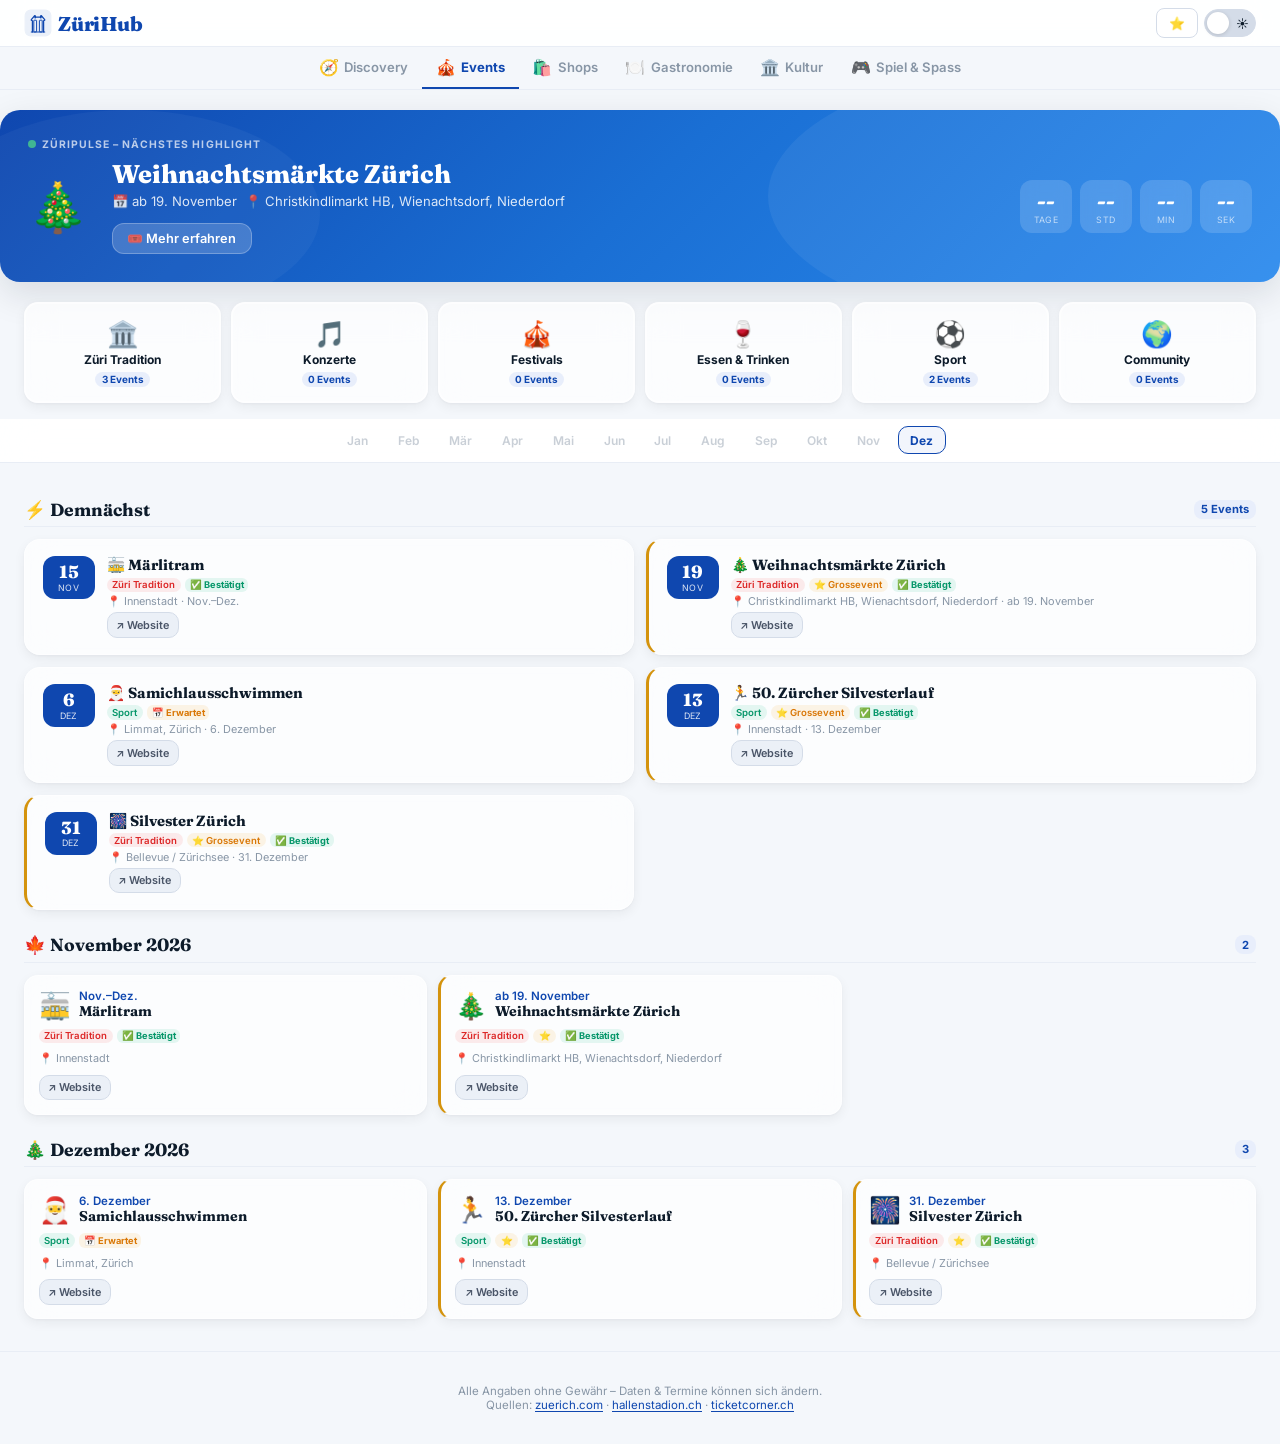
==== commit 24661d72: "feat: upgrade events page and add top events to discovery events.html: - Month nav starts from Janua" ====
--- a/events.html
+++ b/events.html
@@ -65,6 +65,8 @@
 .month-pill{padding:.35rem .7rem;border-radius:10px;font-size:.75rem;font-weight:600;color:var(--text3);background:transparent;border:1.5px solid transparent;cursor:pointer;transition:all .18s;white-space:nowrap;flex-shrink:0}
 .month-pill:hover{color:var(--text);background:var(--surface2)}
 .month-pill.active{color:var(--primary);background:var(--primary-lighter);border-color:var(--primary);font-weight:700}
+.month-pill.past{opacity:.45;color:var(--text3)}
+.month-pill.past:hover{opacity:.7}
 html.dark .month-pill.active{background:var(--primary-light);color:var(--primary)}
 
 /* Feed Container */
@@ -150,10 +152,10 @@
   <nav class="nav-tabs">
     <a href="index.html" class="nav-tab"><span class="nav-emoji">🧭</span><span class="nav-label">Discovery</span></a>
     <a href="events.html" class="nav-tab active"><span class="nav-emoji">🎪</span><span class="nav-label">Events</span></a>
+    <a href="shops.html" class="nav-tab"><span class="nav-emoji">🛍️</span><span class="nav-label">Shops</span></a>
     <a href="gastronomie.html" class="nav-tab"><span class="nav-emoji">🍽️</span><span class="nav-label">Gastronomie</span></a>
     <a href="kultur.html" class="nav-tab"><span class="nav-emoji">🏛️</span><span class="nav-label">Kultur</span></a>
     <a href="spiel-spass.html" class="nav-tab"><span class="nav-emoji">🎮</span><span class="nav-label">Spiel & Spass</span></a>
-    <a href="shops.html" class="nav-tab"><span class="nav-emoji">🛍️</span><span class="nav-label">Shops</span></a>
   </nav>
 
   <div id="pulseHero" class="pulse-hero"></div>
@@ -261,10 +263,10 @@
 ];
 
 // ── Constants ──
-const CATS=[{key:"konzerte",emoji:"🎵",label:"Konzerte"},{key:"sport",emoji:"⚽",label:"Sport"},{key:"festivals",emoji:"🎪",label:"Festivals"},{key:"tradition",emoji:"🏛️",label:"Tradition"},{key:"kulinarik",emoji:"🍷",label:"Kulinarik"},{key:"community",emoji:"🌍",label:"Community"}];
-const MONTHS=[{i:2,label:"Mär",emoji:"🌸",full:"März"},{i:3,label:"Apr",emoji:"🌷",full:"April"},{i:4,label:"Mai",emoji:"🌿",full:"Mai"},{i:5,label:"Jun",emoji:"☀️",full:"Juni"},{i:6,label:"Jul",emoji:"🌞",full:"Juli"},{i:7,label:"Aug",emoji:"🏖️",full:"August"},{i:8,label:"Sep",emoji:"🍂",full:"September"},{i:9,label:"Okt",emoji:"🎃",full:"Oktober"},{i:10,label:"Nov",emoji:"🍁",full:"November"},{i:11,label:"Dez",emoji:"❄️",full:"Dezember"}];
+const CATS=[{key:"tradition",emoji:"🏛️",label:"Züri Tradition"},{key:"konzerte",emoji:"🎵",label:"Konzerte"},{key:"festivals",emoji:"🎪",label:"Festivals"},{key:"kulinarik",emoji:"🍷",label:"Essen & Trinken"},{key:"sport",emoji:"⚽",label:"Sport"},{key:"community",emoji:"🌍",label:"Community"}];
+const MONTHS=[{i:0,label:"Jan",emoji:"❄️",full:"Januar"},{i:1,label:"Feb",emoji:"💨",full:"Februar"},{i:2,label:"Mär",emoji:"🌸",full:"März"},{i:3,label:"Apr",emoji:"🌷",full:"April"},{i:4,label:"Mai",emoji:"🌿",full:"Mai"},{i:5,label:"Jun",emoji:"☀️",full:"Juni"},{i:6,label:"Jul",emoji:"🌞",full:"Juli"},{i:7,label:"Aug",emoji:"🏖️",full:"August"},{i:8,label:"Sep",emoji:"🍂",full:"September"},{i:9,label:"Okt",emoji:"🎃",full:"Oktober"},{i:10,label:"Nov",emoji:"🍁",full:"November"},{i:11,label:"Dez",emoji:"🎄",full:"Dezember"}];
 const STATUS_MAP={confirmed:"✅ Bestätigt",expected:"📅 Erwartet",soldout:"🔥 Ausverkauft"};
-const CAT_LABELS={konzerte:"Konzerte",sport:"Sport",festivals:"Festivals",tradition:"Tradition",kulinarik:"Kulinarik",community:"Community"};
+const CAT_LABELS={konzerte:"Konzerte",sport:"Sport",festivals:"Festivals",tradition:"Züri Tradition",kulinarik:"Essen & Trinken",community:"Community"};
 
 // ── State ──
 let activeCat=null,activeMonth=null;
@@ -273,11 +275,19 @@
 const upcoming=sorted.filter(e=>e.date>=today||(e.dateEnd&&e.dateEnd>=today));
 
 // ── Pulse Hero ──
+var pulseInterval=null;
+function getNextHighlight(){
+  var now=new Date().toISOString().split('T')[0];
+  return sorted.filter(function(e){return e.highlight}).find(function(e){
+    return e.date>=now||(e.dateEnd&&e.dateEnd>=now);
+  })||null;
+}
 function renderPulse(){
-  const hl=upcoming.find(e=>e.highlight);
-  if(!hl)return;
-  const el=document.getElementById('pulseHero');
-  const link=hl.websiteUrl||hl.ticketUrl||'#';
+  var hl=getNextHighlight();
+  var el=document.getElementById('pulseHero');
+  if(!hl){el.style.display='none';return}
+  el.style.display='';
+  var link=hl.websiteUrl||hl.ticketUrl||'#';
   el.innerHTML=`<div class="pulse-label"><span class="pulse-dot"></span> ZüriPulse – Nächstes Highlight</div>
     <div class="pulse-content">
       <span class="pulse-emoji">${hl.emoji}</span>
@@ -293,15 +303,24 @@
         <div class="cd-box"><div class="cd-num" id="cdS">--</div><div class="cd-label">Sek</div></div>
       </div>
     </div>`;
-  function tick(){
-    const diff=new Date(hl.date)-new Date();
-    if(diff<=0)return;
+  if(pulseInterval)clearInterval(pulseInterval);
+  pulseInterval=setInterval(function(){
+    var diff=new Date(hl.date)-new Date();
+    if(diff<=0){renderPulse();return}
+    var dD=document.getElementById('cdD'),dH=document.getElementById('cdH'),dM=document.getElementById('cdM'),dS=document.getElementById('cdS');
+    if(dD)dD.textContent=Math.floor(diff/864e5);
+    if(dH)dH.textContent=Math.floor((diff%864e5)/36e5);
+    if(dM)dM.textContent=Math.floor((diff%36e5)/6e4);
+    if(dS)dS.textContent=Math.floor((diff%6e4)/1e3);
+  },1000);
+  // Initial tick
+  var diff=new Date(hl.date)-new Date();
+  if(diff>0){
     document.getElementById('cdD').textContent=Math.floor(diff/864e5);
     document.getElementById('cdH').textContent=Math.floor((diff%864e5)/36e5);
     document.getElementById('cdM').textContent=Math.floor((diff%36e5)/6e4);
     document.getElementById('cdS').textContent=Math.floor((diff%6e4)/1e3);
   }
-  tick();setInterval(tick,1000);
 }
 
 // ── Category Cards ──
@@ -321,7 +340,12 @@
 function renderMonthNav(){
   const el=document.getElementById('monthNav');
   const curMonth=new Date().getMonth();
-  el.innerHTML=MONTHS.map(m=>`<button class="month-pill${(activeMonth===m.i||(activeMonth===null&&m.i===curMonth))?' active':''}" onclick="toggleMonth(${m.i})">${m.label}</button>`).join('');
+  el.innerHTML=MONTHS.map(m=>{
+    var cls='month-pill';
+    if(activeMonth===m.i||(activeMonth===null&&m.i===curMonth))cls+=' active';
+    else if(m.i<curMonth)cls+=' past';
+    return`<button class="${cls}" onclick="toggleMonth(${m.i})">${m.label}</button>`;
+  }).join('');
 }
 
 // ── Filters ──
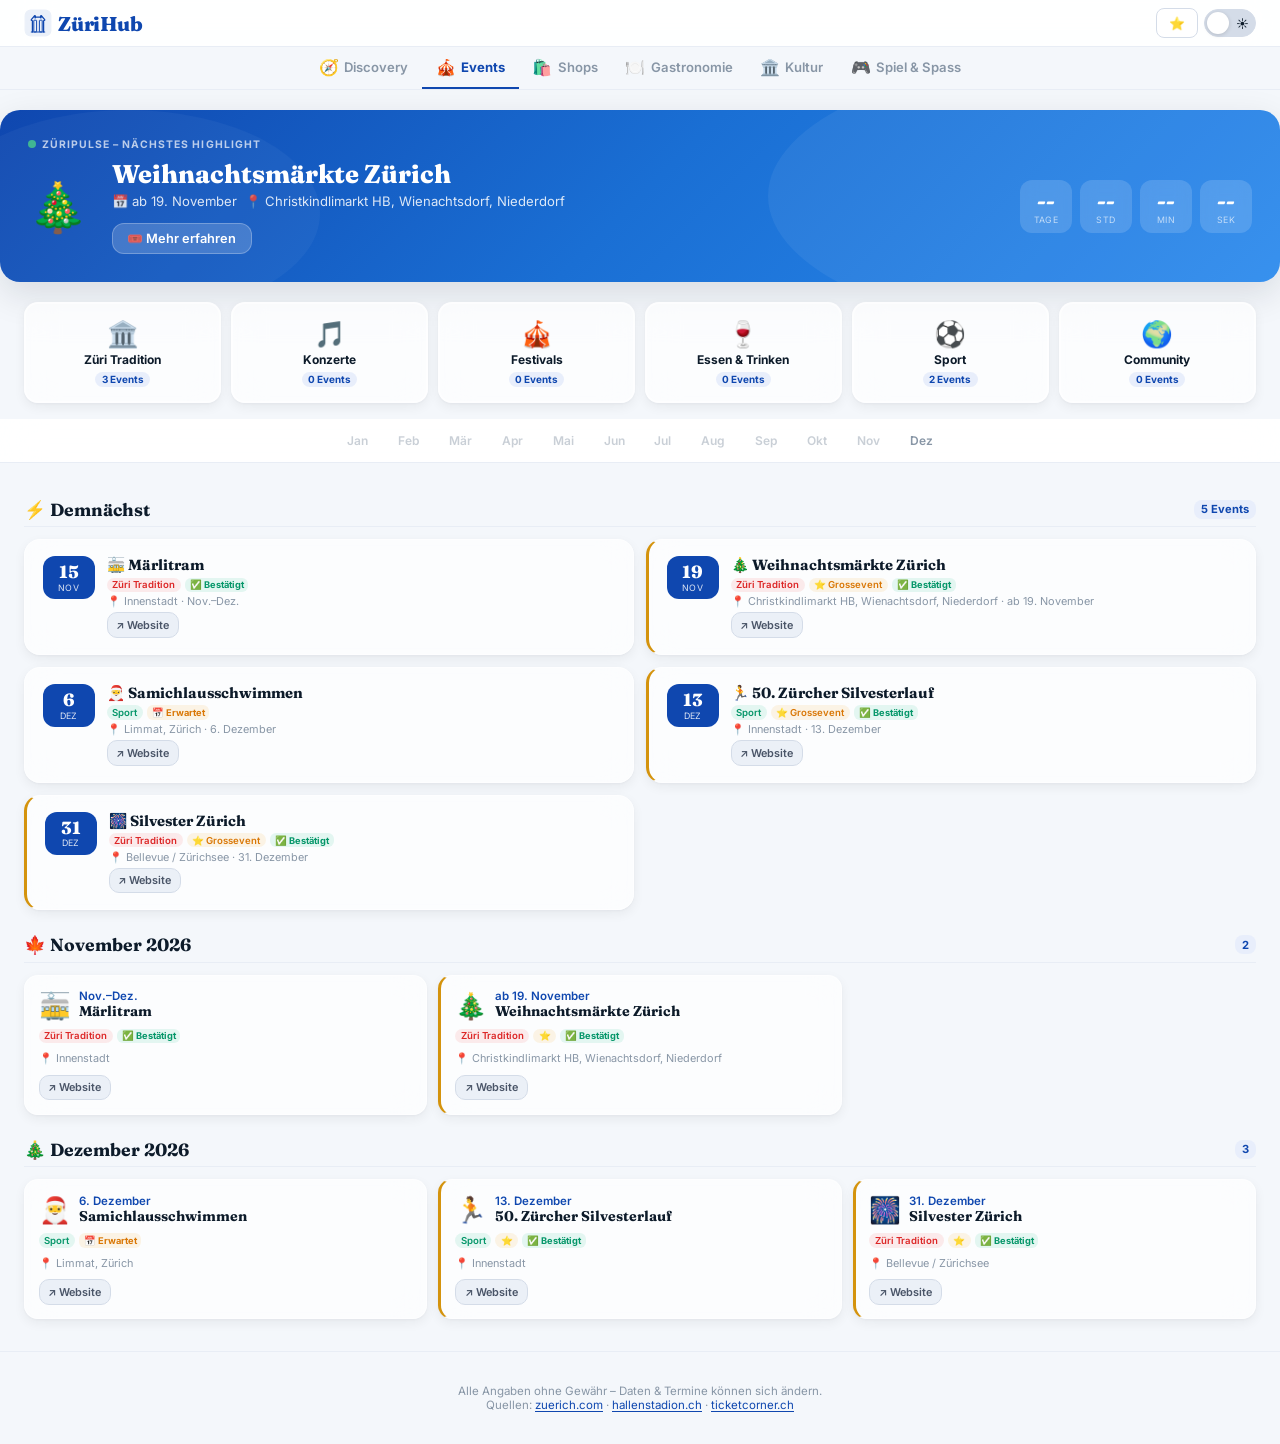
==== commit ad797b5f: "fix: multi-select month filter, recategorize museum night, remove event - Month filter now supports " ====
--- a/events.html
+++ b/events.html
@@ -194,7 +194,6 @@
 {name:"Zürich Marathon",emoji:"🏃",date:"2026-04-12",dateEnd:null,dateLabel:"12. April",location:"Innenstadt & Zürichsee",category:"sport",tags:["Laufsport","Marathon"],status:"confirmed",highlight:true,ticketUrl:"https://www.zurichmarathon.ch/",websiteUrl:"https://www.zurichmarathon.ch/"},
 {name:"Tame Impala",emoji:"🎹",date:"2026-04-14",dateEnd:null,dateLabel:"14. April",location:"Hallenstadion",category:"konzerte",tags:["Psych-Rock","Indie"],status:"confirmed",highlight:false,ticketUrl:"https://hallenstadion.ch/events/tame-impala",websiteUrl:"https://www.tameimpala.com/"},
 {name:"Johannes Oerding",emoji:"🎶",date:"2026-04-15",dateEnd:null,dateLabel:"15. April",location:"Hallenstadion",category:"konzerte",tags:["Pop"],status:"confirmed",highlight:false,ticketUrl:"https://hallenstadion.ch/events/johannes-oerding-3",websiteUrl:"https://www.johannesoerding.de/"},
-{name:"Zünftig Divers '26",emoji:"🌈",date:"2026-04-19",dateEnd:null,dateLabel:"19. April",location:"Kraftwerk Zürich",category:"community",tags:["Diversität"],status:"confirmed",highlight:false,ticketUrl:null,websiteUrl:"https://www.kraftwerkzuerich.ch/"},
 {name:"Sechseläuten – Böögg-Verbrennung",emoji:"🔥",date:"2026-04-20",dateEnd:null,dateLabel:"20. April",location:"Sechseläutenplatz",category:"tradition",tags:["Brauchtum","Zürich","Böögg"],status:"confirmed",highlight:true,ticketUrl:null,websiteUrl:"https://www.sechselaeuten.ch/"},
 // MAI
 {name:"Michael Patrick Kelly",emoji:"🎵",date:"2026-05-02",dateEnd:null,dateLabel:"2. Mai",location:"Hallenstadion",category:"konzerte",tags:["Pop"],status:"confirmed",highlight:false,ticketUrl:"https://www.ticketcorner.ch/artist/michael-patrick-kelly/",websiteUrl:"https://www.michaelpatrickkelly.com/"},
@@ -236,7 +235,7 @@
 {name:"Weltklasse Zürich – Diamond League",emoji:"🏅",date:"2026-08-26",dateEnd:"2026-08-27",dateLabel:"26.–27. August",location:"Letzigrund",category:"sport",tags:["Leichtathletik"],status:"confirmed",highlight:true,ticketUrl:"https://www.weltklassezuerich.ch/",websiteUrl:"https://www.weltklassezuerich.ch/"},
 {name:"Dörflifäscht (Niederdörflifest)",emoji:"🎊",date:"2026-08-28",dateEnd:"2026-08-30",dateLabel:"28.–30. August",location:"Niederdorf / Altstadt",category:"tradition",tags:["Quartierfest","Live-Musik"],status:"confirmed",highlight:true,ticketUrl:null,websiteUrl:"https://doerflifaescht.ch/"},
 // SEPTEMBER
-{name:"Lange Nacht der Zürcher Museen",emoji:"🏛️",date:"2026-09-05",dateEnd:null,dateLabel:"5. September",location:"Diverse Museen",category:"community",tags:["Museen","Nacht","Kultur"],status:"confirmed",highlight:true,ticketUrl:null,websiteUrl:"https://www.langenacht.ch/"},
+{name:"Lange Nacht der Zürcher Museen",emoji:"🏛️",date:"2026-09-05",dateEnd:null,dateLabel:"5. September",location:"Diverse Museen",category:"tradition",tags:["Museen","Nacht","Kultur"],status:"confirmed",highlight:true,ticketUrl:null,websiteUrl:"https://www.langenacht.ch/"},
 {name:"DJ BoBo – zweite Show",emoji:"🎪",date:"2026-09-11",dateEnd:null,dateLabel:"11. Sep.",location:"Hallenstadion",category:"konzerte",tags:["Show","Dance"],status:"confirmed",highlight:false,ticketUrl:"https://www.ticketcorner.ch/artist/dj-bobo/",websiteUrl:"https://www.djbobo.ch/"},
 {name:"Knabenschiessen",emoji:"🎯",date:"2026-09-12",dateEnd:"2026-09-14",dateLabel:"12.–14. Sep.",location:"Albisgütli",category:"tradition",tags:["Volksfest","Zürich"],status:"confirmed",highlight:true,ticketUrl:null,websiteUrl:"https://www.knabenschiessen.ch/"},
 {name:"Zürich Film Festival (ZFF)",emoji:"🎬",date:"2026-09-24",dateEnd:"2026-10-04",dateLabel:"24. Sep.–4. Okt.",location:"Diverse Kinos",category:"festivals",tags:["Film","Premieren"],status:"confirmed",highlight:true,ticketUrl:"https://zff.com/de/",websiteUrl:"https://zff.com/de/"},
@@ -269,7 +268,7 @@
 const CAT_LABELS={konzerte:"Konzerte",sport:"Sport",festivals:"Festivals",tradition:"Züri Tradition",kulinarik:"Essen & Trinken",community:"Community"};
 
 // ── State ──
-let activeCat=null,activeMonth=null;
+let activeCat=null,activeMonths=[];
 const today=new Date().toISOString().split('T')[0];
 const sorted=EVENTS.sort((a,b)=>new Date(a.date)-new Date(b.date));
 const upcoming=sorted.filter(e=>e.date>=today||(e.dateEnd&&e.dateEnd>=today));
@@ -342,7 +341,7 @@
   const curMonth=new Date().getMonth();
   el.innerHTML=MONTHS.map(m=>{
     var cls='month-pill';
-    if(activeMonth===m.i||(activeMonth===null&&m.i===curMonth))cls+=' active';
+    if(activeMonths.indexOf(m.i)>=0)cls+=' active';
     else if(m.i<curMonth)cls+=' past';
     return`<button class="${cls}" onclick="toggleMonth(${m.i})">${m.label}</button>`;
   }).join('');
@@ -354,10 +353,14 @@
   renderCats();renderAll();
 }
 function toggleMonth(m){
-  activeMonth=activeMonth===m?null:m;
+  var idx=activeMonths.indexOf(m);
+  if(idx>=0)activeMonths.splice(idx,1);
+  else activeMonths.push(m);
   renderMonthNav();renderAll();
-  const sec=document.getElementById('month-'+m);
-  if(sec)sec.scrollIntoView({behavior:'smooth',block:'start'});
+  if(activeMonths.indexOf(m)>=0){
+    var sec=document.getElementById('month-'+m);
+    if(sec)sec.scrollIntoView({behavior:'smooth',block:'start'});
+  }
 }
 
 // ── Card Rendering ──
@@ -394,13 +397,13 @@
 function renderAll(){
   const filtered=upcoming.filter(e=>{
     if(activeCat&&e.category!==activeCat)return false;
-    if(activeMonth!==null&&new Date(e.date).getMonth()!==activeMonth)return false;
+    if(activeMonths.length>0&&activeMonths.indexOf(new Date(e.date).getMonth())<0)return false;
     return true;
   });
 
   // Coming Up
   const comEl=document.getElementById('comingSection');
-  if(!activeCat&&activeMonth===null){
+  if(!activeCat&&activeMonths.length===0){
     const first=filtered.slice(0,8);
     comEl.innerHTML=`<div class="sec-head"><h2>⚡ Demnächst</h2><span class="sec-count">${first.length} Events</span></div><div class="coming-grid">${first.map(e=>cardHTML(e,true)).join('')}</div>`;
   }else{comEl.innerHTML='';}
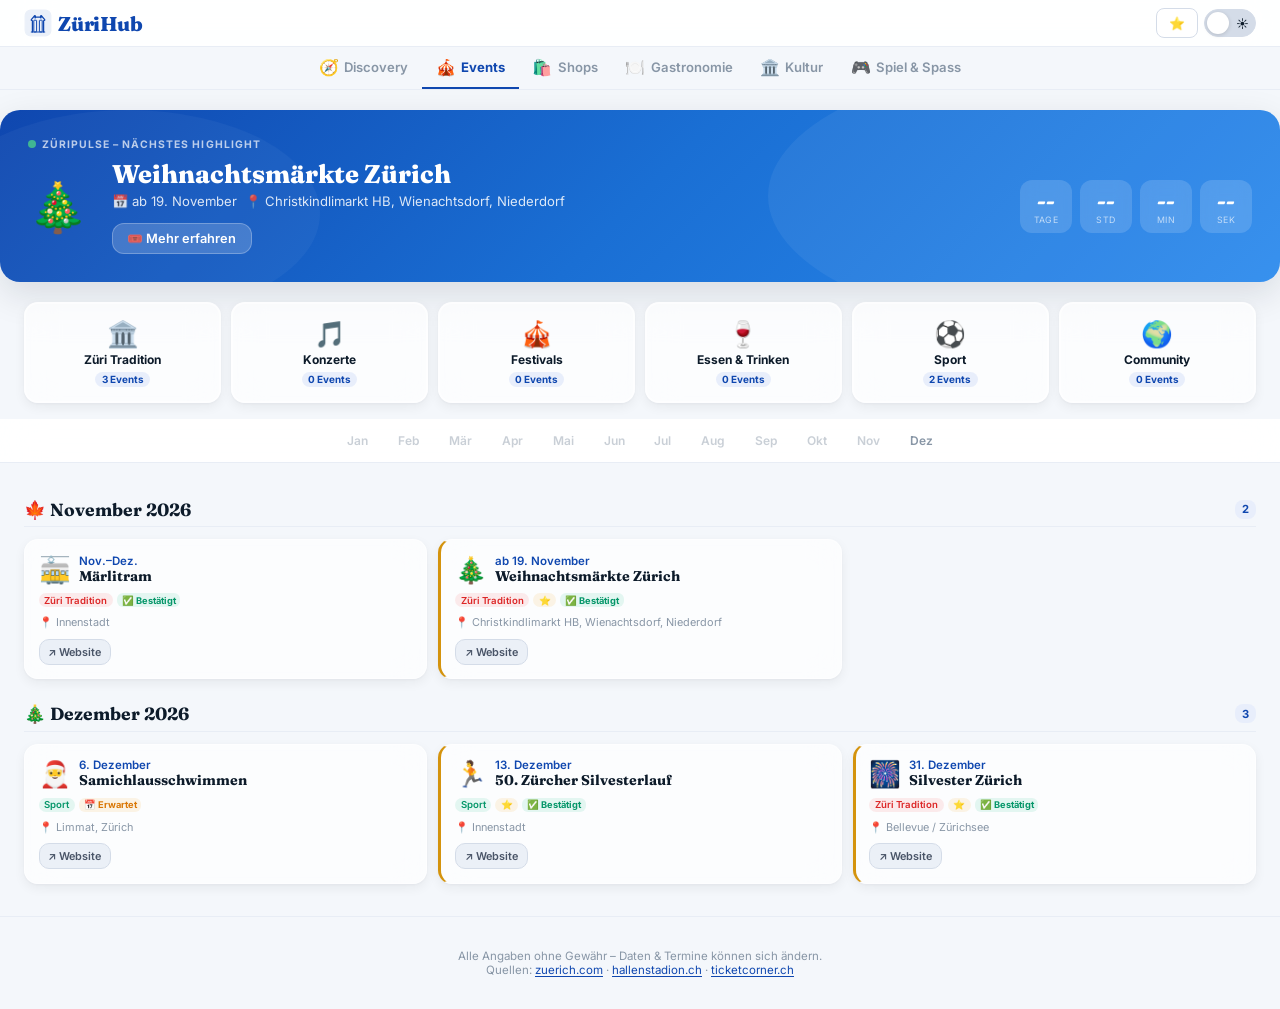
==== commit 75a02e6b: "feat: add 18 new events (Stadtfeste, Konzerte) and update event count Add researched events: ZüriCar" ====
--- a/events.html
+++ b/events.html
@@ -114,19 +114,6 @@
 .ev-btn-s{background:var(--surface2);color:var(--text2);border:1px solid var(--border)}.ev-btn-s:hover{border-color:var(--primary);color:var(--primary)}
 html.dark .ev-btn-s{background:var(--surface2);border-color:var(--border);color:var(--text2)}
 
-/* Coming Up section - wider cards */
-.coming-grid{display:grid;grid-template-columns:repeat(2,1fr);gap:.75rem}
-.coming-card{background:var(--glass-bg,var(--card-bg));backdrop-filter:var(--glass-blur,none);border:1px solid var(--glass-border,var(--border-light));border-radius:16px;padding:1rem 1.1rem;transition:all .22s var(--ease);box-shadow:var(--shadow-soft,var(--shadow));display:flex;gap:.75rem;align-items:flex-start}
-.coming-card:hover{transform:translateY(-3px);box-shadow:var(--shadow-hover,var(--shadow-md))}
-.coming-card.highlight{border-left:3px solid var(--gold)}
-html.dark .coming-card{background:var(--glass-bg,var(--card-bg));border-color:var(--glass-border,var(--border))}
-.coming-date{background:var(--primary);color:#fff;border-radius:12px;padding:.4rem .55rem;text-align:center;flex-shrink:0;min-width:52px}
-.coming-date .cd-day{font-family:var(--font-display);font-size:1.1rem;font-weight:800;line-height:1.1}
-.coming-date .cd-month{font-size:.55rem;text-transform:uppercase;opacity:.85;letter-spacing:.03em}
-html.dark .coming-date{background:var(--primary-light);color:var(--primary)}
-.coming-info{flex:1;min-width:0}
-.coming-name{font-family:var(--font-display);font-weight:700;font-size:.92rem;color:var(--text);line-height:1.25;margin-bottom:.2rem}
-
 /* Footer */
 .ev-footer{text-align:center;padding:2rem 1.5rem;max-width:1480px;margin:0 auto;font-size:.72rem;color:var(--text3);border-top:1px solid var(--border-light)}.ev-footer a{color:var(--primary);text-decoration:underline;text-underline-offset:2px}
 
@@ -138,7 +125,7 @@
 
 /* Responsive */
 @media(max-width:1023px){.ev-grid{grid-template-columns:repeat(2,1fr)}.cat-cards{grid-template-columns:repeat(3,1fr)}.pulse-content{flex-direction:column;align-items:flex-start}.pulse-countdown{margin-top:.5rem}}
-@media(max-width:767px){.ev-grid{grid-template-columns:1fr}.coming-grid{grid-template-columns:1fr}.cat-cards{grid-template-columns:repeat(3,1fr);padding:0 .75rem;gap:.45rem}.feed{padding:.5rem .75rem 1.5rem}.pulse-hero{margin:.75rem .75rem;padding:1.25rem}.cd-box{min-width:44px;padding:.4rem .5rem}.cd-num{font-size:1.1rem}.month-nav{padding:.4rem .75rem;justify-content:flex-start}}
+@media(max-width:767px){.ev-grid{grid-template-columns:1fr}.cat-cards{grid-template-columns:repeat(3,1fr);padding:0 .75rem;gap:.45rem}.feed{padding:.5rem .75rem 1.5rem}.pulse-hero{margin:.75rem .75rem;padding:1.25rem}.cd-box{min-width:44px;padding:.4rem .5rem}.cd-num{font-size:1.1rem}.month-nav{padding:.4rem .75rem;justify-content:flex-start}}
 @media(max-width:640px){.header-inner{gap:.35rem}.nav-tab{font-size:.72rem;padding:.45rem .4rem;gap:.2rem}.nav-tab .nav-label{display:none}.cat-cards{grid-template-columns:repeat(2,1fr)}.cat-card{padding:.65rem .5rem}.cat-card-emoji{font-size:1.3rem}.cat-card-title{font-size:.68rem}.theme-toggle{width:48px;height:28px}}
 </style>
 </head>
@@ -162,7 +149,6 @@
   <div class="cat-cards" id="catCards"></div>
   <div class="month-nav" id="monthNav"></div>
   <div class="feed" id="feed">
-    <div id="comingSection"></div>
     <div id="monthSections"></div>
     <div class="no-results" id="noResults"><span class="nr-emoji">🔍</span><p>Keine Events gefunden. Versuch einen anderen Filter.</p></div>
   </div>
@@ -177,8 +163,16 @@
 
 // ── Event Data ──
 const EVENTS=[
+// FEBRUAR
+{name:"ZüriCarneval – Fasnacht",emoji:"🎭",date:"2026-02-20",dateEnd:"2026-02-22",dateLabel:"20.–22. Februar",location:"Niederdorf / Münsterhof",category:"tradition",tags:["Fasnacht","Guggenmusik"],status:"confirmed",highlight:true,ticketUrl:null,websiteUrl:"https://zurichcarneval.ch/"},
+{name:"Lorna Shore",emoji:"🤘",date:"2026-02-03",dateEnd:null,dateLabel:"3. Februar",location:"THE HALL (Samsung Hall)",category:"konzerte",tags:["Metal","Deathcore"],status:"confirmed",highlight:false,ticketUrl:"https://www.ticketcorner.ch/artist/lorna-shore/",websiteUrl:"https://www.lornashore.com/"},
+{name:"Shindy",emoji:"🎤",date:"2026-02-13",dateEnd:null,dateLabel:"13. Februar",location:"THE HALL (Samsung Hall)",category:"konzerte",tags:["Rap","Hip-Hop"],status:"confirmed",highlight:false,ticketUrl:"https://www.ticketcorner.ch/artist/shindy/",websiteUrl:"https://www.thehall.ch/en/events"},
+{name:"Art on Ice 2026",emoji:"⛸️",date:"2026-02-26",dateEnd:"2026-03-01",dateLabel:"26. Feb.–1. März",location:"Hallenstadion",category:"tradition",tags:["Eiskunstlauf","Show","Jubiläum"],status:"confirmed",highlight:true,ticketUrl:"https://www.ticketcorner.ch/artist/art-on-ice/",websiteUrl:"https://www.artonice.com/en/"},
 // MÄRZ
+{name:"Worakls",emoji:"🎹",date:"2026-03-07",dateEnd:null,dateLabel:"7. März",location:"Halle 622",category:"konzerte",tags:["Elektro","Klassik"],status:"confirmed",highlight:false,ticketUrl:null,websiteUrl:"https://www.halle622.ch/622/de/events.html"},
+{name:"Giardina – Gartenmesse",emoji:"🌷",date:"2026-03-11",dateEnd:"2026-03-15",dateLabel:"11.–15. März",location:"Messe Zürich",category:"community",tags:["Garten","Messe","Jubiläum"],status:"confirmed",highlight:false,ticketUrl:"https://www.giardina.ch/de/oeffnungszeiten-und-tickets",websiteUrl:"https://www.giardina.ch/de"},
 {name:"Wu-Tang Clan",emoji:"🎤",date:"2026-03-12",dateEnd:null,dateLabel:"12. März",location:"Hallenstadion",category:"konzerte",tags:["Hip-Hop","Rap"],status:"confirmed",highlight:false,ticketUrl:"https://hallenstadion.ch/events/wu-tang-clan",websiteUrl:"https://www.wutangclan.com/"},
+{name:"Airbourne",emoji:"🎸",date:"2026-03-13",dateEnd:null,dateLabel:"13. März",location:"Halle 622",category:"konzerte",tags:["Rock","Hard Rock"],status:"confirmed",highlight:false,ticketUrl:null,websiteUrl:"https://www.halle622.ch/622/de/events.html"},
 {name:"Der Herr der Ringe – in Concert",emoji:"🎬",date:"2026-03-13",dateEnd:null,dateLabel:"13. März",location:"Hallenstadion",category:"konzerte",tags:["Filmkonzert","Klassik"],status:"confirmed",highlight:false,ticketUrl:"https://hallenstadion.ch/events/the-lord-of-the-rings",websiteUrl:"https://www.lordoftheringsinconcert.com/"},
 {name:"Eros Ramazzotti",emoji:"🎶",date:"2026-03-16",dateEnd:null,dateLabel:"16. März",location:"Hallenstadion",category:"konzerte",tags:["Pop","Italiano"],status:"confirmed",highlight:false,ticketUrl:"https://hallenstadion.ch/events/eros-ramazzotti-2",websiteUrl:"https://ramazzotti.com/world-tour/"},
 {name:"Swiss Music Awards 2026",emoji:"🏆",date:"2026-03-19",dateEnd:null,dateLabel:"19. März",location:"Hallenstadion",category:"festivals",tags:["Award-Show","Schweizer Musik"],status:"confirmed",highlight:true,ticketUrl:"https://hallenstadion.ch/events/swiss-music-awards-3",websiteUrl:"https://www.swissmusicawards.ch/"},
@@ -192,11 +186,15 @@
 // APRIL
 {name:"Howard Carpendale – Abschiedstour",emoji:"🎙️",date:"2026-04-01",dateEnd:null,dateLabel:"1. April",location:"Hallenstadion",category:"konzerte",tags:["Schlager"],status:"confirmed",highlight:false,ticketUrl:"https://hallenstadion.ch/events/howard-carpendale-2",websiteUrl:"https://www.howard-carpendale.de/"},
 {name:"Zürich Marathon",emoji:"🏃",date:"2026-04-12",dateEnd:null,dateLabel:"12. April",location:"Innenstadt & Zürichsee",category:"sport",tags:["Laufsport","Marathon"],status:"confirmed",highlight:true,ticketUrl:"https://www.zurichmarathon.ch/",websiteUrl:"https://www.zurichmarathon.ch/"},
+{name:"Klangkarussell",emoji:"🎧",date:"2026-04-10",dateEnd:null,dateLabel:"10. April",location:"Komplex 457",category:"konzerte",tags:["Elektro","Deep House"],status:"confirmed",highlight:false,ticketUrl:"https://www.ticketcorner.ch/artist/klangkarussell/",websiteUrl:"https://komplex-457.ch/event/"},
 {name:"Tame Impala",emoji:"🎹",date:"2026-04-14",dateEnd:null,dateLabel:"14. April",location:"Hallenstadion",category:"konzerte",tags:["Psych-Rock","Indie"],status:"confirmed",highlight:false,ticketUrl:"https://hallenstadion.ch/events/tame-impala",websiteUrl:"https://www.tameimpala.com/"},
 {name:"Johannes Oerding",emoji:"🎶",date:"2026-04-15",dateEnd:null,dateLabel:"15. April",location:"Hallenstadion",category:"konzerte",tags:["Pop"],status:"confirmed",highlight:false,ticketUrl:"https://hallenstadion.ch/events/johannes-oerding-3",websiteUrl:"https://www.johannesoerding.de/"},
 {name:"Sechseläuten – Böögg-Verbrennung",emoji:"🔥",date:"2026-04-20",dateEnd:null,dateLabel:"20. April",location:"Sechseläutenplatz",category:"tradition",tags:["Brauchtum","Zürich","Böögg"],status:"confirmed",highlight:true,ticketUrl:null,websiteUrl:"https://www.sechselaeuten.ch/"},
+{name:"SG Lewis",emoji:"🎧",date:"2026-04-29",dateEnd:null,dateLabel:"29. April",location:"Hallenstadion",category:"konzerte",tags:["Elektro","Pop"],status:"confirmed",highlight:false,ticketUrl:"https://www.ticketcorner.ch/artist/sg-lewis/",websiteUrl:"https://hallenstadion.ch/events/"},
 // MAI
 {name:"Michael Patrick Kelly",emoji:"🎵",date:"2026-05-02",dateEnd:null,dateLabel:"2. Mai",location:"Hallenstadion",category:"konzerte",tags:["Pop"],status:"confirmed",highlight:false,ticketUrl:"https://www.ticketcorner.ch/artist/michael-patrick-kelly/",websiteUrl:"https://www.michaelpatrickkelly.com/"},
+{name:"Flohmarkt Bürkliplatz – Saisonstart",emoji:"🛍️",date:"2026-05-02",dateEnd:"2026-10-31",dateLabel:"ab 2. Mai, jeden Sa.",location:"Bürkliplatz",category:"tradition",tags:["Flohmarkt","Shopping"],status:"confirmed",highlight:false,ticketUrl:null,websiteUrl:"https://www.buerkli-flohmarkt.ch/"},
+{name:"The Neighbourhood",emoji:"🎵",date:"2026-05-05",dateEnd:null,dateLabel:"5. Mai",location:"THE HALL (Samsung Hall)",category:"konzerte",tags:["Indie","Rock"],status:"confirmed",highlight:false,ticketUrl:"https://www.ticketcorner.ch/artist/the-neighbourhood/",websiteUrl:"https://www.thenbhd.com/"},
 {name:"Zürich Street Food Park",emoji:"🍜",date:"2026-05-05",dateEnd:"2026-05-10",dateLabel:"5.–10. Mai",location:"Hauptbahnhof Zürich",category:"kulinarik",tags:["Street Food","International"],status:"confirmed",highlight:false,ticketUrl:null,websiteUrl:"https://www.streetfoodparkzh.com/"},
 {name:"Zürich Tanzt",emoji:"💃",date:"2026-05-07",dateEnd:"2026-05-10",dateLabel:"7.–10. Mai",location:"Diverse Orte",category:"festivals",tags:["Tanz","Performance"],status:"confirmed",highlight:false,ticketUrl:null,websiteUrl:"https://www.zurichtanzt.ch/"},
 {name:"DJ BoBo – The Great Adventure",emoji:"🎪",date:"2026-05-09",dateEnd:null,dateLabel:"9. Mai",location:"Hallenstadion",category:"konzerte",tags:["Show","Dance"],status:"confirmed",highlight:false,ticketUrl:"https://www.ticketcorner.ch/artist/dj-bobo/",websiteUrl:"https://www.djbobo.ch/"},
@@ -212,13 +210,16 @@
 {name:"Zurich Art Weekend",emoji:"🎨",date:"2026-06-12",dateEnd:"2026-06-14",dateLabel:"12.–14. Juni",location:"Diverse Galerien",category:"community",tags:["Kunst","Contemporary Art"],status:"confirmed",highlight:false,ticketUrl:null,websiteUrl:"https://www.zurichartweekend.com/"},
 {name:"Zucchero",emoji:"🎸",date:"2026-06-17",dateEnd:"2026-06-18",dateLabel:"17.–18. Juni",location:"Zürich",category:"konzerte",tags:["Blues-Rock"],status:"confirmed",highlight:false,ticketUrl:"https://www.ticketcorner.ch/artist/zucchero/",websiteUrl:"https://www.zucchero.it/"},
 {name:"Lake and Sound Festival",emoji:"🎶",date:"2026-06-19",dateEnd:"2026-06-21",dateLabel:"19.–21. Juni",location:"Rapperswil",category:"festivals",tags:["Open Air","Pop","See"],status:"confirmed",highlight:false,ticketUrl:null,websiteUrl:"https://www.zuerich.com/de/events-nachtleben/open-airs-und-musik-festivals/bluesnjazz-rapperswil-jona"},
+{name:"Foy Vance",emoji:"🎸",date:"2026-06-19",dateEnd:null,dateLabel:"19. Juni",location:"Komplex 457",category:"konzerte",tags:["Folk","Singer-Songwriter"],status:"confirmed",highlight:false,ticketUrl:"https://www.ticketcorner.ch/artist/foy-vance/",websiteUrl:"https://komplex-457.ch/event/"},
+{name:"Zürich Pride Demo",emoji:"🏳️‍🌈",date:"2026-06-20",dateEnd:null,dateLabel:"20. Juni",location:"Innenstadt",category:"community",tags:["Pride","Demo","LGBTQ+"],status:"confirmed",highlight:false,ticketUrl:null,websiteUrl:"https://zurichpridefestival.ch/"},
 {name:"Die Toten Hosen",emoji:"🎸",date:"2026-06-20",dateEnd:null,dateLabel:"20. Juni",location:"Letzigrund",category:"konzerte",tags:["Punk","Rock","Stadion"],status:"soldout",highlight:true,ticketUrl:"https://www.ticketcorner.ch/artist/die-toten-hosen/",websiteUrl:"https://www.dietotenhosen.de/"},
+{name:"Albanifest Winterthur",emoji:"🎊",date:"2026-06-26",dateEnd:"2026-06-28",dateLabel:"26.–28. Juni",location:"Altstadt Winterthur",category:"tradition",tags:["Stadtfest","Volksfest","Gratis"],status:"confirmed",highlight:true,ticketUrl:null,websiteUrl:"https://hingehen.albanifest.ch"},
 {name:"Oper für alle",emoji:"🎭",date:"2026-06-26",dateEnd:"2026-06-28",dateLabel:"26.–28. Juni",location:"Sechseläutenplatz",category:"tradition",tags:["Oper","Gratis"],status:"confirmed",highlight:false,ticketUrl:null,websiteUrl:"https://www.opernhaus.ch/"},
 {name:"Zurich City Triathlon",emoji:"🏊",date:"2026-06-27",dateEnd:"2026-06-28",dateLabel:"27.–28. Juni",location:"Landiwiese",category:"sport",tags:["Triathlon"],status:"confirmed",highlight:false,ticketUrl:null,websiteUrl:"https://zurichcitytriathlon.ch/"},
 {name:"Linkin Park – From Zero",emoji:"🎤",date:"2026-06-30",dateEnd:null,dateLabel:"30. Juni",location:"Letzigrund",category:"konzerte",tags:["Rock","Nu-Metal","Stadion"],status:"confirmed",highlight:true,ticketUrl:"https://www.ticketcorner.ch/artist/linkin-park/",websiteUrl:"https://www.linkinpark.com/"},
 // JULI
 {name:"Seeschwimmen Zürich",emoji:"🏊",date:"2026-07-01",dateEnd:null,dateLabel:"1. Juli",location:"Strandbad Mythenquai",category:"sport",tags:["Schwimmen"],status:"confirmed",highlight:false,ticketUrl:null,websiteUrl:"https://www.swimsports.ch/schwimmkalender"},
-{name:"Caliente! – Latin Festival",emoji:"💃",date:"2026-07-03",dateEnd:"2026-07-05",dateLabel:"3.–5. Juli",location:"Helvetiaplatz, Kreis 4",category:"festivals",tags:["Latin","Street Food"],status:"confirmed",highlight:true,ticketUrl:null,websiteUrl:"https://www.caliente.ch/"},
+{name:"Caliente! – Latin Festival",emoji:"💃",date:"2026-07-03",dateEnd:"2026-07-05",dateLabel:"3.–5. Juli",location:"Helvetiaplatz, Kreis 4",category:"tradition",tags:["Latin","Street Food","Volksfest"],status:"confirmed",highlight:true,ticketUrl:null,websiteUrl:"https://www.caliente.ch/"},
 {name:"Open Air Frauenfeld",emoji:"🎤",date:"2026-07-09",dateEnd:"2026-07-11",dateLabel:"9.–11. Juli",location:"Frauenfeld (TG)",category:"festivals",tags:["Hip-Hop","Festival"],status:"confirmed",highlight:true,ticketUrl:"https://www.openairfrauenfeld.ch/tickets",websiteUrl:"https://www.openairfrauenfeld.ch/"},
 {name:"Helene Fischer – 360° Tour",emoji:"🎤",date:"2026-07-14",dateEnd:null,dateLabel:"14. Juli",location:"Letzigrund",category:"konzerte",tags:["Schlager","Stadion"],status:"confirmed",highlight:true,ticketUrl:"https://www.ticketcorner.ch/artist/helene-fischer/",websiteUrl:"https://www.helene-fischer.de/"},
 {name:"Allianz Cinema – Open-Air-Kino",emoji:"🎬",date:"2026-07-16",dateEnd:"2026-08-16",dateLabel:"16. Jul.–16. Aug.",location:"Zürichhorn",category:"festivals",tags:["Kino","Open Air"],status:"confirmed",highlight:false,ticketUrl:"https://www.allianzcinema.ch/",websiteUrl:"https://www.allianzcinema.ch/"},
@@ -232,6 +233,7 @@
 {name:"60. Zürcher Limmatschwimmen",emoji:"🏊",date:"2026-08-15",dateEnd:null,dateLabel:"15. August",location:"Limmat, Zürich",category:"sport",tags:["Schwimmen","Jubiläum"],status:"confirmed",highlight:true,ticketUrl:null,websiteUrl:"https://www.limmatschwimmen.ch/"},
 {name:"Seeschwimmen Zollikon",emoji:"🏊",date:"2026-08-22",dateEnd:null,dateLabel:"22. August",location:"Zollikon",category:"sport",tags:["Schwimmen"],status:"confirmed",highlight:false,ticketUrl:null,websiteUrl:"https://www.swimsports.ch/schwimmkalender"},
 {name:"Zürcher Theater Spektakel",emoji:"🎭",date:"2026-08-13",dateEnd:"2026-08-30",dateLabel:"13.–30. August",location:"Landiwiese, Zürichsee",category:"festivals",tags:["Theater","Performance"],status:"confirmed",highlight:true,ticketUrl:null,websiteUrl:"https://www.theaterspektakel.ch/"},
+{name:"Of Mice & Men",emoji:"🤘",date:"2026-08-15",dateEnd:null,dateLabel:"15. August",location:"Komplex 457",category:"konzerte",tags:["Metalcore","Rock"],status:"confirmed",highlight:false,ticketUrl:"https://www.ticketcorner.ch/artist/of-mice-and-men/",websiteUrl:"https://komplex-457.ch/event/"},
 {name:"Weltklasse Zürich – Diamond League",emoji:"🏅",date:"2026-08-26",dateEnd:"2026-08-27",dateLabel:"26.–27. August",location:"Letzigrund",category:"sport",tags:["Leichtathletik"],status:"confirmed",highlight:true,ticketUrl:"https://www.weltklassezuerich.ch/",websiteUrl:"https://www.weltklassezuerich.ch/"},
 {name:"Dörflifäscht (Niederdörflifest)",emoji:"🎊",date:"2026-08-28",dateEnd:"2026-08-30",dateLabel:"28.–30. August",location:"Niederdorf / Altstadt",category:"tradition",tags:["Quartierfest","Live-Musik"],status:"confirmed",highlight:true,ticketUrl:null,websiteUrl:"https://doerflifaescht.ch/"},
 // SEPTEMBER
@@ -243,6 +245,8 @@
 {name:"Spiritbox",emoji:"🤘",date:"2026-09-28",dateEnd:null,dateLabel:"28. Sep.",location:"Halle 622",category:"konzerte",tags:["Metal"],status:"confirmed",highlight:false,ticketUrl:null,websiteUrl:"https://www.spiritboxband.com/"},
 {name:"Zurich Design Weeks",emoji:"🎨",date:"2026-09-17",dateEnd:"2026-09-27",dateLabel:"17.–27. Sep.",location:"Diverse Orte",category:"community",tags:["Design","Workshops"],status:"confirmed",highlight:false,ticketUrl:null,websiteUrl:"https://www.zurichdesignweeks.com/"},
 // OKTOBER
+{name:"I Prevail",emoji:"🤘",date:"2026-10-08",dateEnd:null,dateLabel:"8. Oktober",location:"Halle 622",category:"konzerte",tags:["Metalcore","Rock"],status:"confirmed",highlight:false,ticketUrl:"https://www.ticketcorner.ch/artist/i-prevail/",websiteUrl:"https://www.halle622.ch/events/"},
+{name:"J. Cole",emoji:"🎤",date:"2026-10-09",dateEnd:null,dateLabel:"9. Oktober",location:"Hallenstadion",category:"konzerte",tags:["Hip-Hop","Rap"],status:"confirmed",highlight:true,ticketUrl:"https://www.ticketcorner.ch/artist/j-cole/",websiteUrl:"https://www.hallenstadion.ch/events/"},
 {name:"Red Bull Dance Your Style – Weltfinale",emoji:"🕺",date:"2026-10-24",dateEnd:null,dateLabel:"24. Oktober",location:"Hallenstadion",category:"sport",tags:["Streetdance","Weltfinale"],status:"confirmed",highlight:true,ticketUrl:null,websiteUrl:"https://www.redbull.com/ch-de/events/red-bull-dance-your-style"},
 {name:"Expovina Weinausstellung",emoji:"🍷",date:"2026-10-29",dateEnd:"2026-11-12",dateLabel:"29. Okt.–12. Nov.",location:"Zürichsee-Schiffe",category:"kulinarik",tags:["Wein","Degustation"],status:"confirmed",highlight:true,ticketUrl:null,websiteUrl:"https://www.expovina.ch/"},
 {name:"Betontod – Jubiläumstour",emoji:"🎸",date:"2026-10-31",dateEnd:null,dateLabel:"31. Oktober",location:"Zürich",category:"konzerte",tags:["Punk"],status:"confirmed",highlight:false,ticketUrl:"https://www.ticketcorner.ch/artist/betontod/",websiteUrl:"https://www.betontod.de/"},
@@ -401,13 +405,6 @@
     return true;
   });
 
-  // Coming Up
-  const comEl=document.getElementById('comingSection');
-  if(!activeCat&&activeMonths.length===0){
-    const first=filtered.slice(0,8);
-    comEl.innerHTML=`<div class="sec-head"><h2>⚡ Demnächst</h2><span class="sec-count">${first.length} Events</span></div><div class="coming-grid">${first.map(e=>cardHTML(e,true)).join('')}</div>`;
-  }else{comEl.innerHTML='';}
-
   // Month Sections
   const msEl=document.getElementById('monthSections');
   const noRes=document.getElementById('noResults');
